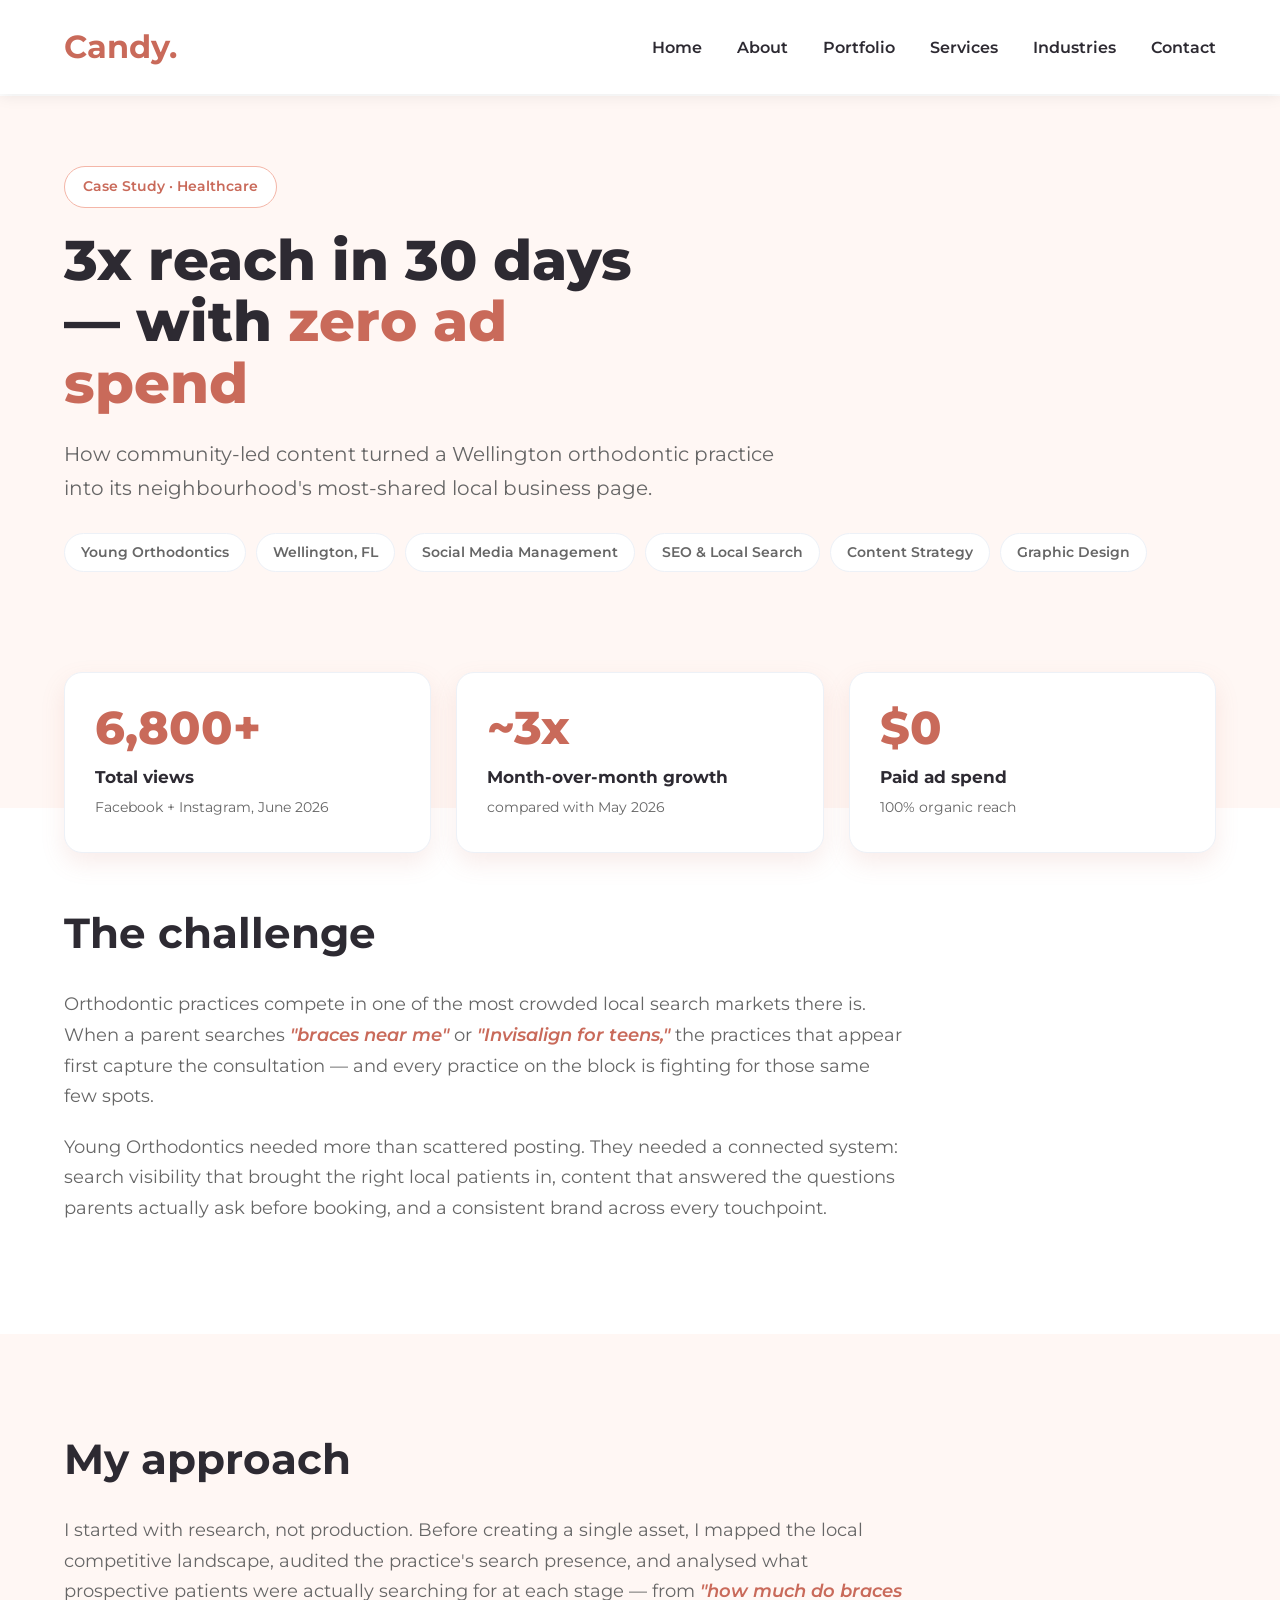
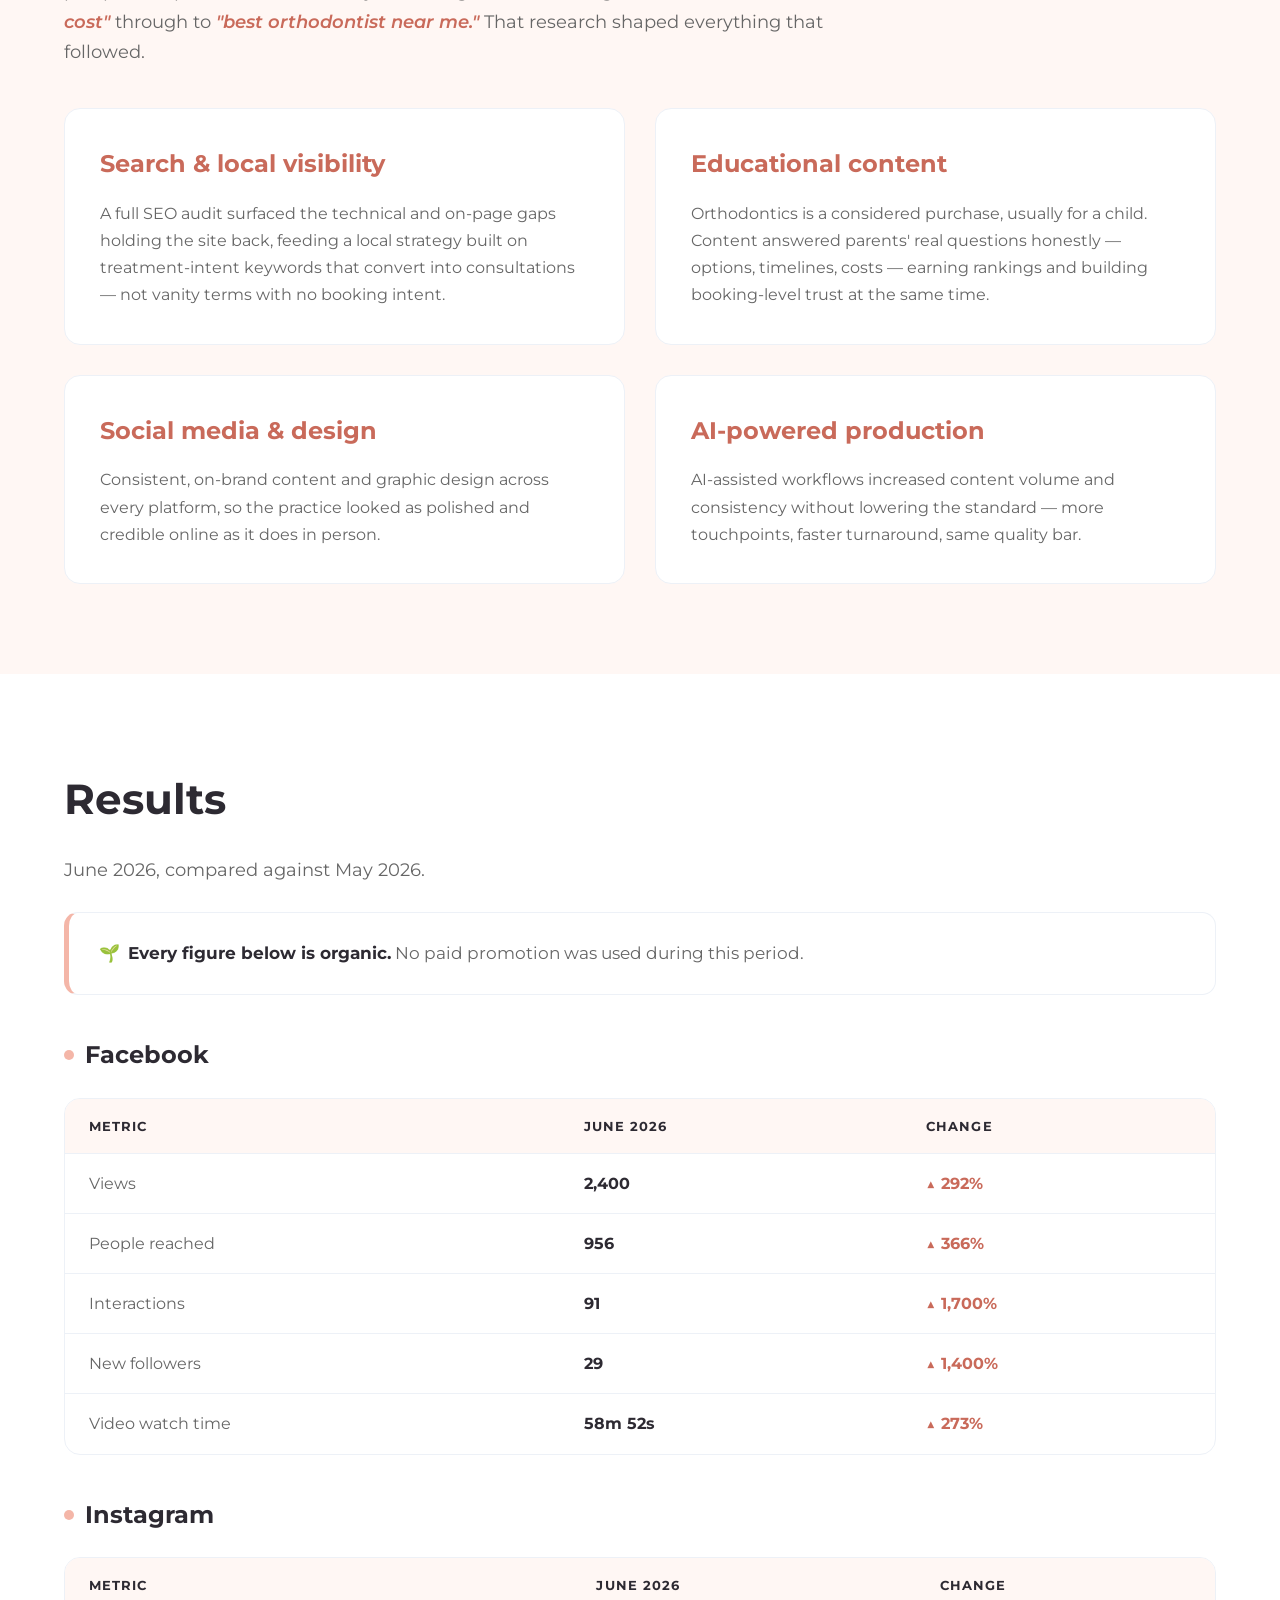
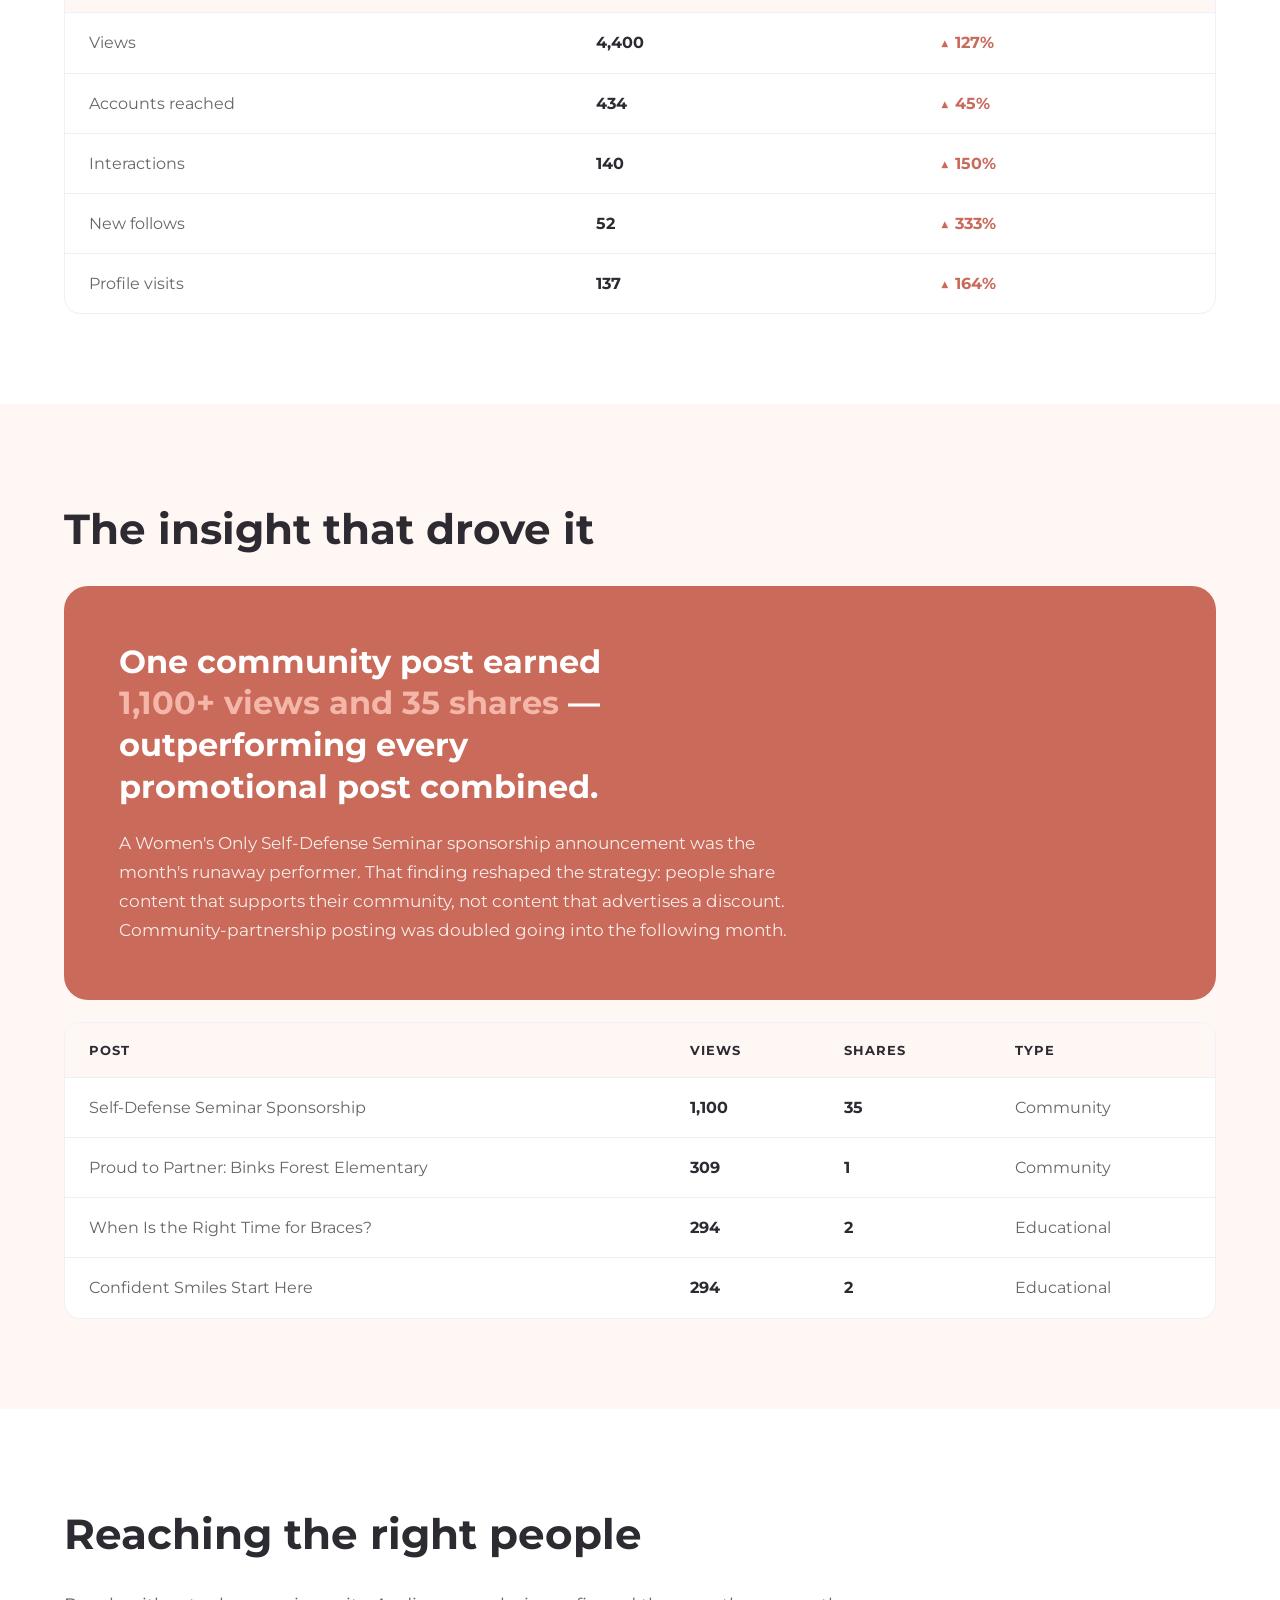
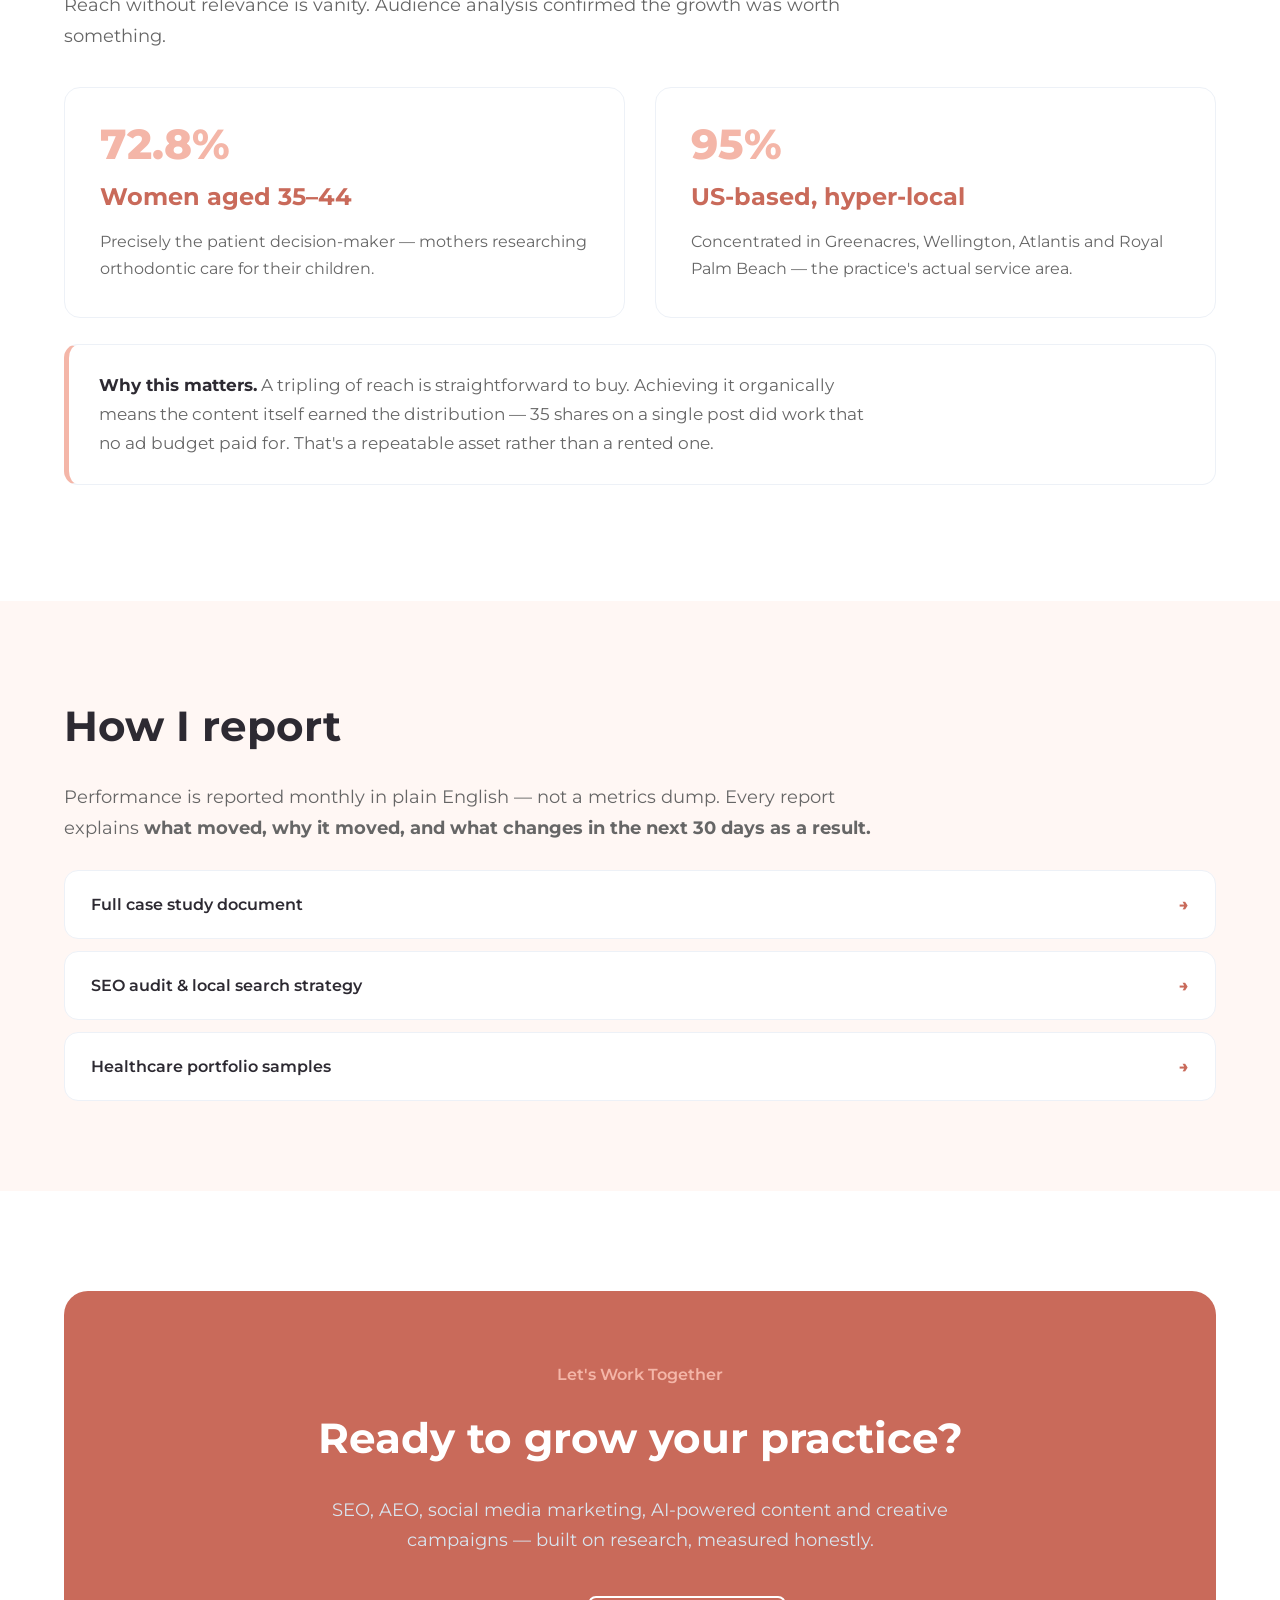
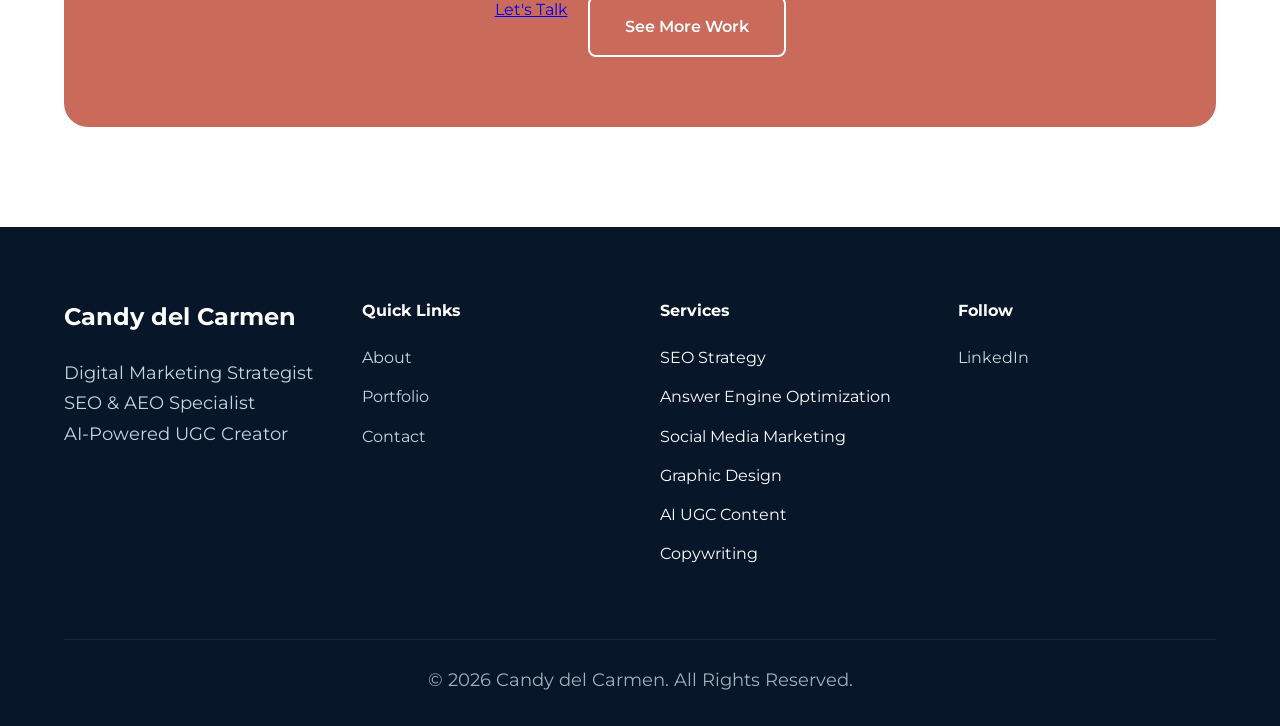
==== young-orthodontics.html @ d5176b75 "Add Young Orthodontics case study page" ====
<!DOCTYPE html>
<html lang="en">
<head>
<meta charset="UTF-8">
<meta name="viewport" content="width=device-width, initial-scale=1.0">
<title>Young Orthodontics Case Study | Candy del Carmen</title>
<meta name="description" content="How Young Orthodontics tripled social reach in 30 days with zero ad spend — a case study in community-led organic content strategy by Candy del Carmen.">
<link rel="preconnect" href="https://fonts.googleapis.com">
<link rel="preconnect" href="https://fonts.gstatic.com" crossorigin>
<link href="https://fonts.googleapis.com/css2?family=Montserrat:wght@400;500;600;700;800&display=swap" rel="stylesheet">
<link rel="stylesheet" href="assets/css/style.css">
<style>
/* ===================================
   CASE STUDY PAGE — brand tokens
   pulled from assets/css/style.css
=================================== */
:root{
  --clay:#C96A5A;      /* primary brand */
  --peach:#F4B6A8;     /* peach accent */
  --peach-bg:#FFF7F4;  /* soft section background */
  --ink:#2D2A32;
  --muted:#666;
  --line:#edf1f7;
}

.cs-main{padding-top:96px}

/* HERO */
.cs-hero{
  background:var(--peach-bg);
  padding:70px 0 0;
}
.cs-eyebrow{
  display:inline-block;padding:8px 18px;background:#fff;
  color:var(--clay);border-radius:40px;font-weight:600;
  font-size:14px;margin-bottom:22px;border:1px solid var(--peach);
}
.cs-hero h1{
  font-size:56px;font-weight:800;line-height:1.1;
  color:var(--ink);max-width:16ch;
}
.cs-hero h1 em{font-style:normal;color:var(--clay)}
.cs-hero .lead{font-size:20px;color:var(--muted);max-width:58ch;margin-top:22px}
.cs-tags{display:flex;flex-wrap:wrap;gap:10px;margin-top:28px}
.cs-tags span{
  background:#fff;border:1px solid var(--line);color:var(--muted);
  font-size:14px;font-weight:600;padding:7px 16px;border-radius:40px;
}

/* STAT CARDS */
.cs-stats{
  display:grid;grid-template-columns:repeat(3,1fr);gap:25px;
  margin-top:55px;transform:translateY(45px);
}
.cs-stat{
  background:#fff;border-radius:18px;padding:32px 30px;
  box-shadow:0 10px 25px rgba(201,106,90,.13);
  border:1px solid var(--line);
}
.cs-stat .n{font-size:46px;font-weight:800;color:var(--clay);line-height:1}
.cs-stat .l{font-size:17px;font-weight:700;color:var(--ink);margin-top:12px}
.cs-stat .s{font-size:14px;color:var(--muted);margin:4px 0 0}

/* SECTIONS */
.cs-sec{padding:90px 0}
.cs-sec.tint{background:var(--peach-bg)}
.cs-sec h2{color:var(--ink)}
.cs-sec p{max-width:70ch}
.cs-sec .q{color:var(--clay);font-style:italic;font-weight:600}

/* CARD GRID */
.cs-grid{display:grid;grid-template-columns:repeat(2,1fr);gap:30px;margin-top:40px}
.cs-card{
  background:#fff;border:1px solid var(--line);border-radius:16px;
  padding:35px;transition:.3s;
}
.cs-card:hover{transform:translateY(-8px);box-shadow:0 15px 30px rgba(0,0,0,.08)}
.cs-card h3{color:var(--clay);margin-bottom:15px}
.cs-card p{margin:0;font-size:16px}

/* TABLES */
.cs-tablewrap{
  overflow-x:auto;margin-top:22px;border:1px solid var(--line);
  border-radius:16px;background:#fff;
}
.cs-tablewrap table{width:100%;border-collapse:collapse;min-width:480px}
.cs-tablewrap th{
  background:var(--peach-bg);color:var(--ink);text-align:left;
  padding:16px 24px;font-size:13px;font-weight:700;
  letter-spacing:.08em;text-transform:uppercase;
}
.cs-tablewrap td{padding:16px 24px;border-top:1px solid var(--line);font-size:16px;color:var(--muted)}
.cs-tablewrap td.v{font-weight:700;color:var(--ink)}
.cs-tablewrap td .up{color:var(--clay);font-weight:700;white-space:nowrap}
.cs-plat{
  display:flex;align-items:center;gap:11px;font-size:24px;
  font-weight:700;color:var(--ink);margin:40px 0 0;
}
.cs-plat .dot{width:10px;height:10px;border-radius:50%;background:var(--peach)}

/* CALLOUT */
.cs-note{
  background:#fff;border:1px solid var(--line);border-left:5px solid var(--peach);
  border-radius:14px;padding:26px 30px;margin:26px 0;
}
.cs-note p{margin:0;font-size:17px}
.cs-note strong{color:var(--ink)}

/* INSIGHT PANEL */
.cs-insight{
  background:var(--clay);color:#fff;border-radius:24px;padding:55px;
}
.cs-insight .big{font-size:32px;font-weight:700;line-height:1.3;max-width:24ch}
.cs-insight .big b{color:var(--peach)}
.cs-insight p{color:rgba(255,255,255,.88);margin:22px 0 0;max-width:62ch;font-size:17px}

/* AUDIENCE */
.cs-aud{display:grid;grid-template-columns:repeat(2,1fr);gap:30px;margin-top:36px}
.cs-aud .cs-card .big{font-size:42px;font-weight:800;color:var(--peach);line-height:1;margin-bottom:12px}
.cs-aud .cs-card h3{margin-bottom:10px}

/* LINK LIST */
.cs-links{display:flex;flex-direction:column;gap:12px;margin-top:26px}
.cs-links a{
  display:flex;align-items:center;justify-content:space-between;gap:18px;
  padding:20px 26px;background:#fff;border:1px solid var(--line);
  border-radius:14px;color:var(--ink);text-decoration:none;font-weight:600;
}
.cs-links a:hover{border-color:var(--clay);transform:translateX(4px)}
.cs-links a::after{content:"→";color:var(--clay);font-weight:800}

@media(max-width:992px){
  .cs-hero h1{font-size:42px}
  .cs-stats{grid-template-columns:1fr;transform:translateY(35px)}
  .cs-grid,.cs-aud{grid-template-columns:1fr}
  .cs-insight{padding:38px 28px}
  .cs-insight .big{font-size:26px}
}
@media(max-width:768px){
  .cs-main{padding-top:150px}
  .cs-sec{padding:65px 0}
  .cs-hero h1{font-size:34px}
  .cs-hero .lead{font-size:17px}
}
</style>
</head>
<body>

<header>
  <div class="container">
    <div class="logo"><h2>Candy.</h2></div>
    <nav>
      <ul>
        <li><a href="index.html#home">Home</a></li>
        <li><a href="index.html#about">About</a></li>
        <li><a href="index.html#portfolio">Portfolio</a></li>
        <li><a href="index.html#services">Services</a></li>
        <li><a href="index.html#industries">Industries</a></li>
        <li><a href="index.html#contact">Contact</a></li>
      </ul>
    </nav>
  </div>
</header>

<main class="cs-main">

<section class="cs-hero">
  <div class="container">
    <div class="cs-eyebrow">Case Study · Healthcare</div>
    <h1>3x reach in 30 days — with <em>zero ad spend</em></h1>
    <p class="lead">How community-led content turned a Wellington orthodontic practice into its neighbourhood's most-shared local business page.</p>
    <div class="cs-tags">
      <span>Young Orthodontics</span>
      <span>Wellington, FL</span>
      <span>Social Media Management</span>
      <span>SEO &amp; Local Search</span>
      <span>Content Strategy</span>
      <span>Graphic Design</span>
    </div>
    <div class="cs-stats">
      <div class="cs-stat">
        <div class="n">6,800+</div>
        <div class="l">Total views</div>
        <p class="s">Facebook + Instagram, June 2026</p>
      </div>
      <div class="cs-stat">
        <div class="n">~3x</div>
        <div class="l">Month-over-month growth</div>
        <p class="s">compared with May 2026</p>
      </div>
      <div class="cs-stat">
        <div class="n">$0</div>
        <div class="l">Paid ad spend</div>
        <p class="s">100% organic reach</p>
      </div>
    </div>
  </div>
</section>

<section class="cs-sec">
  <div class="container">
    <h2>The challenge</h2>
    <p>Orthodontic practices compete in one of the most crowded local search markets there is. When a parent searches <span class="q">"braces near me"</span> or <span class="q">"Invisalign for teens,"</span> the practices that appear first capture the consultation — and every practice on the block is fighting for those same few spots.</p>
    <p>Young Orthodontics needed more than scattered posting. They needed a connected system: search visibility that brought the right local patients in, content that answered the questions parents actually ask before booking, and a consistent brand across every touchpoint.</p>
  </div>
</section>

<section class="cs-sec tint">
  <div class="container">
    <h2>My approach</h2>
    <p>I started with research, not production. Before creating a single asset, I mapped the local competitive landscape, audited the practice's search presence, and analysed what prospective patients were actually searching for at each stage — from <span class="q">"how much do braces cost"</span> through to <span class="q">"best orthodontist near me."</span> That research shaped everything that followed.</p>
    <div class="cs-grid">
      <div class="cs-card">
        <h3>Search &amp; local visibility</h3>
        <p>A full SEO audit surfaced the technical and on-page gaps holding the site back, feeding a local strategy built on treatment-intent keywords that convert into consultations — not vanity terms with no booking intent.</p>
      </div>
      <div class="cs-card">
        <h3>Educational content</h3>
        <p>Orthodontics is a considered purchase, usually for a child. Content answered parents' real questions honestly — options, timelines, costs — earning rankings and building booking-level trust at the same time.</p>
      </div>
      <div class="cs-card">
        <h3>Social media &amp; design</h3>
        <p>Consistent, on-brand content and graphic design across every platform, so the practice looked as polished and credible online as it does in person.</p>
      </div>
      <div class="cs-card">
        <h3>AI-powered production</h3>
        <p>AI-assisted workflows increased content volume and consistency without lowering the standard — more touchpoints, faster turnaround, same quality bar.</p>
      </div>
    </div>
  </div>
</section>

<section class="cs-sec">
  <div class="container">
    <h2>Results</h2>
    <p>June 2026, compared against May 2026.</p>
    <div class="cs-note">
      <p>🌱 &nbsp;<strong>Every figure below is organic.</strong> No paid promotion was used during this period.</p>
    </div>

    <div class="cs-plat"><span class="dot"></span>Facebook</div>
    <div class="cs-tablewrap">
      <table>
        <thead><tr><th>Metric</th><th>June 2026</th><th>Change</th></tr></thead>
        <tbody>
          <tr><td>Views</td><td class="v">2,400</td><td><span class="up">▲ 292%</span></td></tr>
          <tr><td>People reached</td><td class="v">956</td><td><span class="up">▲ 366%</span></td></tr>
          <tr><td>Interactions</td><td class="v">91</td><td><span class="up">▲ 1,700%</span></td></tr>
          <tr><td>New followers</td><td class="v">29</td><td><span class="up">▲ 1,400%</span></td></tr>
          <tr><td>Video watch time</td><td class="v">58m 52s</td><td><span class="up">▲ 273%</span></td></tr>
        </tbody>
      </table>
    </div>

    <div class="cs-plat"><span class="dot"></span>Instagram</div>
    <div class="cs-tablewrap">
      <table>
        <thead><tr><th>Metric</th><th>June 2026</th><th>Change</th></tr></thead>
        <tbody>
          <tr><td>Views</td><td class="v">4,400</td><td><span class="up">▲ 127%</span></td></tr>
          <tr><td>Accounts reached</td><td class="v">434</td><td><span class="up">▲ 45%</span></td></tr>
          <tr><td>Interactions</td><td class="v">140</td><td><span class="up">▲ 150%</span></td></tr>
          <tr><td>New follows</td><td class="v">52</td><td><span class="up">▲ 333%</span></td></tr>
          <tr><td>Profile visits</td><td class="v">137</td><td><span class="up">▲ 164%</span></td></tr>
        </tbody>
      </table>
    </div>
  </div>
</section>

<section class="cs-sec tint">
  <div class="container">
    <h2>The insight that drove it</h2>
    <div class="cs-insight">
      <div class="big">One community post earned <b>1,100+ views and 35 shares</b> — outperforming every promotional post combined.</div>
      <p>A Women's Only Self-Defense Seminar sponsorship announcement was the month's runaway performer. That finding reshaped the strategy: people share content that supports their community, not content that advertises a discount. Community-partnership posting was doubled going into the following month.</p>
    </div>
    <div class="cs-tablewrap">
      <table>
        <thead><tr><th>Post</th><th>Views</th><th>Shares</th><th>Type</th></tr></thead>
        <tbody>
          <tr><td>Self-Defense Seminar Sponsorship</td><td class="v">1,100</td><td class="v">35</td><td>Community</td></tr>
          <tr><td>Proud to Partner: Binks Forest Elementary</td><td class="v">309</td><td class="v">1</td><td>Community</td></tr>
          <tr><td>When Is the Right Time for Braces?</td><td class="v">294</td><td class="v">2</td><td>Educational</td></tr>
          <tr><td>Confident Smiles Start Here</td><td class="v">294</td><td class="v">2</td><td>Educational</td></tr>
        </tbody>
      </table>
    </div>
  </div>
</section>

<section class="cs-sec">
  <div class="container">
    <h2>Reaching the right people</h2>
    <p>Reach without relevance is vanity. Audience analysis confirmed the growth was worth something.</p>
    <div class="cs-aud">
      <div class="cs-card">
        <div class="big">72.8%</div>
        <h3>Women aged 35–44</h3>
        <p>Precisely the patient decision-maker — mothers researching orthodontic care for their children.</p>
      </div>
      <div class="cs-card">
        <div class="big">95%</div>
        <h3>US-based, hyper-local</h3>
        <p>Concentrated in Greenacres, Wellington, Atlantis and Royal Palm Beach — the practice's actual service area.</p>
      </div>
    </div>
    <div class="cs-note">
      <p><strong>Why this matters.</strong> A tripling of reach is straightforward to buy. Achieving it organically means the content itself earned the distribution — 35 shares on a single post did work that no ad budget paid for. That's a repeatable asset rather than a rented one.</p>
    </div>
  </div>
</section>

<section class="cs-sec tint">
  <div class="container">
    <h2>How I report</h2>
    <p>Performance is reported monthly in plain English — not a metrics dump. Every report explains <strong>what moved, why it moved, and what changes in the next 30 days as a result.</strong></p>
    <div class="cs-links">
      <a href="https://docs.google.com/document/d/1BS8VY9KEM27kXcl_0T5vee7i6rBJvag4yg1dOZaLuF4/edit?usp=drive_link" target="_blank" rel="noopener">Full case study document</a>
      <a href="https://docs.google.com/document/d/1UbX18UGtSCGkN1_idtud03x7GLVQnrjX/edit?usp=drive_link" target="_blank" rel="noopener">SEO audit &amp; local search strategy</a>
      <a href="https://drive.google.com/drive/folders/1uY5oIPuX75k_zRpRP3yrav85h0eclNsN?usp=drive_link" target="_blank" rel="noopener">Healthcare portfolio samples</a>
    </div>
  </div>
</section>

<section class="cta">
  <div class="container">
    <div class="cta-box">
      <span>Let's Work Together</span>
      <h2>Ready to grow your practice?</h2>
      <p>SEO, AEO, social media marketing, AI-powered content and creative campaigns — built on research, measured honestly.</p>
      <div class="cta-buttons">
        <a href="mailto:gandy327@gmail.com" class="btn-primary">Let's Talk</a>
        <a href="index.html#portfolio" class="btn-secondary">See More Work</a>
      </div>
    </div>
  </div>
</section>

</main>

<footer>
  <div class="container">
    <div class="footer-grid">
      <div>
        <h3>Candy del Carmen</h3>
        <p>Digital Marketing Strategist<br>SEO &amp; AEO Specialist<br>AI-Powered UGC Creator</p>
      </div>
      <div>
        <h4>Quick Links</h4>
        <ul>
          <li><a href="index.html#about">About</a></li>
          <li><a href="index.html#portfolio">Portfolio</a></li>
          <li><a href="mailto:gandy327@gmail.com">Contact</a></li>
        </ul>
      </div>
      <div>
        <h4>Services</h4>
        <ul>
          <li>SEO Strategy</li>
          <li>Answer Engine Optimization</li>
          <li>Social Media Marketing</li>
          <li>Graphic Design</li>
          <li>AI UGC Content</li>
          <li>Copywriting</li>
        </ul>
      </div>
      <div>
        <h4>Follow</h4>
        <ul>
          <li><a href="https://www.linkedin.com/in/candy-roxas-a995b6185/" target="_blank" rel="noopener">LinkedIn</a></li>
        </ul>
      </div>
    </div>
    <div class="copyright">
      <p>© 2026 Candy del Carmen. All Rights Reserved.</p>
    </div>
  </div>
</footer>

</body>
</html>
---- assets/css/style.css ----
/* ===================================
GLOBAL RESET
=================================== */

*{
margin:0;
padding:0;
box-sizing:border-box;
}

html{
scroll-behavior:smooth;
}

body{

font-family:'Montserrat',sans-serif;

background:#ffffff;

color:#2D2A32;

line-height:1.7;

overflow-x:hidden;

}

/* ===================================
CONTAINER
=================================== */

.container{

width:90%;

max-width:1200px;

margin:auto;

}

/* ===================================
TYPOGRAPHY
=================================== */

h1{

font-size:64px;

font-weight:800;

line-height:1.1;

}

h2{

font-size:42px;

font-weight:700;

margin-bottom:20px;

}

h3{

font-size:24px;

font-weight:700;

}

p{

font-size:18px;

color:#666;

margin-bottom:20px;

}

.section-title{

text-align:center;

margin-bottom:60px;

}

.section-title span{

display:inline-block;

padding:8px 18px;

background:#eef6ff;

color:#C96A5A;

border-radius:40px;

font-weight:600;

margin-bottom:15px;

}

/* ===================================
BUTTONS
=================================== */

.Hire Me{

display:inline-block;

padding:15px 35px;

background:#C96A5A;

color:white;

text-decoration:none;

border-radius:8px;

font-weight:600;

transition:.3s;

}

.Hire Me:hover{

transform:translateY(-3px);

}

.btn-secondary{

display:inline-block;

padding:15px 35px;

border:2px solid #C96A5A;

color:#C96A5A;

text-decoration:none;

border-radius:8px;

font-weight:600;

transition:.3s;

margin-left:15px;

}

.btn-secondary:hover{

background:#C96A5A;

color:#fff;

}

/* ===================================
HEADER
=================================== */

header{

position:fixed;

top:0;

left:0;

width:100%;

background:white;

box-shadow:0 2px 15px rgba(0,0,0,.08);

z-index:999;

}

header .container{

display:flex;

justify-content:space-between;

align-items:center;

padding:20px 0;

}

.logo h2{

color:#C96A5A;

font-size:32px;

margin:0;

}

nav ul{

display:flex;

list-style:none;

gap:35px;

}

nav a{

text-decoration:none;

font-weight:600;

color:#2D2A32;

transition:.3s;

}

nav a:hover{

color:#C96A5A;

}

/* ===================================
HERO
=================================== */

.hero{

padding:160px 0 100px;

}

.hero-grid{

display:grid;

grid-template-columns:1fr 1fr;

align-items:center;

gap:60px;

}

.hero h1{

margin:20px 0;

}

.hero-image img{

width:100%;

border-radius:20px;

box-shadow:0 15px 40px rgba(0,0,0,.15);

}

.hero-buttons{

margin:40px 0;

}

.hero-stats{

display:flex;

gap:40px;

margin-top:50px;

}

.hero-stats h3{

color:#C96A5A;

font-size:32px;

margin-bottom:5px;

}
/* ===================================
FEATURED PROJECTS
=================================== */

.featured-projects{
    padding:100px 0;
    background:#FFF7F4;
}

.project-grid{
    display:grid;
    grid-template-columns:repeat(auto-fit,minmax(320px,1fr));
    gap:35px;
}

.project-card{
    background:#fff;
    border-radius:18px;
    overflow:hidden;
    box-shadow:0 10px 25px rgba(0,0,0,.08);
    transition:.35s;
}

.project-card:hover{
    transform:translateY(-10px);
    box-shadow:0 20px 40px rgba(0,0,0,.12);
}

.project-card img{
    width:100%;
    height:240px;
    object-fit:cover;
    display:block;
}

.project-content{
    padding:30px;
}

.project-tag{
    display:inline-block;
    padding:6px 14px;
    background:#e9f4ff;
    color:#C96A5A;
    font-size:13px;
    font-weight:600;
    border-radius:40px;
    margin-bottom:15px;
}

.project-content h3{
    margin-bottom:15px;
}

.project-content a{
    display:inline-block;
    margin-top:20px;
    color:#C96A5A;
    text-decoration:none;
    font-weight:700;
}

.project-content a:hover{
    color:#F4B6A8;
}

/* ===================================
SERVICES
=================================== */

.services{
    padding:100px 0;
}

.service-grid{
    display:grid;
    grid-template-columns:repeat(auto-fit,minmax(280px,1fr));
    gap:30px;
}

.service-card{
    background:#fff;
    border:1px solid #edf1f7;
    border-radius:16px;
    padding:35px;
    transition:.3s;
}

.service-card:hover{
    transform:translateY(-8px);
    box-shadow:0 15px 30px rgba(0,0,0,.08);
}

.service-card h3{
    color:#C96A5A;
    margin-bottom:15px;
}

.service-card p{
    margin:0;
}

/* ===================================
PROCESS
=================================== */

.process{
    background:#FFF7F4;
    padding:100px 0;
}

.process-grid{
    display:grid;
    grid-template-columns:repeat(auto-fit,minmax(220px,1fr));
    gap:25px;
}

.step{
    background:#fff;
    padding:35px;
    border-radius:16px;
    text-align:center;
    transition:.3s;
    border:1px solid #edf1f7;
}

.step:hover{
    transform:translateY(-8px);
}

.step h3{
    font-size:42px;
    color:#F4B6A8;
    margin-bottom:15px;
}

.step h4{
    color:#C96A5A;
    margin-bottom:15px;
    font-size:22px;
}

.step p{
    margin:0;
}

/* ===================================
GENERAL SECTION SPACING
=================================== */

section{
    width:100%;
}

img{
    max-width:100%;
    height:auto;
}

a{
    transition:.3s;
}

ul{
    list-style:none;
}
/* ===================================
TECH STACK
=================================== */

.tech-stack{
    padding:100px 0;
    background:#ffffff;
}

.tools-grid{
    display:grid;
    grid-template-columns:repeat(auto-fit,minmax(240px,1fr));
    gap:30px;
}

.tool-category{
    background:#fff;
    border:1px solid #edf1f7;
    border-radius:16px;
    padding:35px;
    transition:.3s;
}

.tool-category:hover{
    transform:translateY(-8px);
    box-shadow:0 15px 30px rgba(0,0,0,.08);
}

.tool-category h3{
    color:#C96A5A;
    margin-bottom:20px;
}

.tool-category ul{
    padding:0;
    margin:0;
}

.tool-category li{
    padding:10px 0;
    border-bottom:1px solid #eef2f7;
    color:#555;
    font-size:15px;
}

.tool-category li:last-child{
    border-bottom:none;
}

/* ===================================
INDUSTRIES
=================================== */

.industries{
    padding:100px 0;
    background:#FFF7F4;
}

.industry-grid{
    display:grid;
    grid-template-columns:repeat(auto-fit,minmax(280px,1fr));
    gap:30px;
}

.industry-card{
    background:#fff;
    border-radius:16px;
    padding:35px;
    border:1px solid #edf1f7;
    transition:.3s;
}

.industry-card:hover{
    transform:translateY(-8px);
    box-shadow:0 15px 30px rgba(0,0,0,.08);
}

.industry-card h3{
    color:#C96A5A;
    margin-bottom:15px;
}

/* ===================================
CTA
=================================== */

.cta{
    padding:100px 0;
}

.cta-box{
    background:#C96A5A;
    color:#fff;
    text-align:center;
    padding:70px;
    border-radius:24px;
}

.cta-box span{
    display:inline-block;
    color:#F4B6A8;
    font-weight:600;
    margin-bottom:15px;
}

.cta-box h2{
    color:#fff;
    margin-bottom:20px;
}

.cta-box p{
    color:#d9e5ef;
    max-width:700px;
    margin:0 auto 40px;
}

.cta-buttons{
    display:flex;
    justify-content:center;
    gap:20px;
    flex-wrap:wrap;
}

.cta .btn-secondary{
    background:transparent;
    color:#fff;
    border:2px solid #fff;
    margin-left:0;
}

.cta .btn-secondary:hover{
    background:#fff;
    color:#C96A5A;
}

/* ===================================
FOOTER
=================================== */

footer{
    background:#071628;
    color:#fff;
    padding:70px 0 30px;
}

.footer-grid{
    display:grid;
    grid-template-columns:repeat(auto-fit,minmax(220px,1fr));
    gap:40px;
}

footer h3,
footer h4{
    color:#fff;
    margin-bottom:20px;
}

footer p{
    color:#c8d4de;
}

footer ul{
    padding:0;
}

footer li{
    margin-bottom:12px;
}

footer a{
    color:#c8d4de;
    text-decoration:none;
}

footer a:hover{
    color:#F4B6A8;
}

.copyright{
    margin-top:60px;
    text-align:center;
    border-top:1px solid rgba(255,255,255,.08);
    padding-top:25px;
}

.copyright p{
    margin:0;
    color:#9fb0c1;
}

/* ===================================
SMOOTH ANIMATIONS
=================================== */

.project-card,
.service-card,
.industry-card,
.tool-category,
.step{
    transition:all .35s ease;
}

.hero img{
    transition:.4s;
}

.hero img:hover{
    transform:scale(1.02);
}

.Hire Me,
.btn-secondary{
    transition:all .3s ease;
}
/* ===================================
RESPONSIVE DESIGN
=================================== */

@media (max-width:1200px){

.container{
width:92%;
}

.hero h1{
font-size:52px;
}

}

@media (max-width:992px){

header .container{

flex-direction:column;

gap:20px;

}

nav ul{

flex-wrap:wrap;

justify-content:center;

gap:20px;

}

.hero{

padding:140px 0 80px;

}

.hero-grid{

grid-template-columns:1fr;

text-align:center;

}

.hero-image{

order:-1;

}

.hero-buttons{

display:flex;

justify-content:center;

flex-wrap:wrap;

gap:15px;

}

.hero-stats{

justify-content:center;

flex-wrap:wrap;

}

.footer-grid{

grid-template-columns:repeat(2,1fr);

}

}

@media (max-width:768px){

h1{

font-size:42px;

}

h2{

font-size:34px;

}

h3{

font-size:22px;

}

p{

font-size:16px;

}

nav ul{

flex-direction:column;

align-items:center;

}

.hero{

padding:120px 0 70px;

}

.hero-grid{

gap:40px;

}

.project-grid,
.service-grid,
.process-grid,
.tools-grid,
.industry-grid{

grid-template-columns:1fr;

}

.cta-box{

padding:50px 30px;

}

.footer-grid{

grid-template-columns:1fr;

text-align:center;

}

.hero-stats{

gap:25px;

}

.Hire Me,
.btn-secondary{

width:100%;

text-align:center;

margin:0;

}

.cta-buttons{

flex-direction:column;

}

}

@media (max-width:480px){

.container{

width:94%;

}

h1{

font-size:34px;

}

h2{

font-size:28px;

}

.logo h2{

font-size:28px;

}

.hero{

padding-top:100px;

}

.project-card img{

height:200px;

}

.service-card,
.industry-card,
.tool-category,
.step{

padding:25px;

}

.hero-stats{

flex-direction:column;

gap:20px;

}

}

/* ===================================
UTILITY CLASSES
=================================== */

.text-center{

text-align:center;

}

.mt-1{

margin-top:20px;

}

.mt-2{

margin-top:40px;

}

.mt-3{

margin-top:60px;

}

.mb-1{

margin-bottom:20px;

}

.mb-2{

margin-bottom:40px;

}

.mb-3{

margin-bottom:60px;

}

/* ===================================
IMAGES
=================================== */

img{

display:block;

max-width:100%;

height:auto;

}

/* ===================================
SCROLLBAR
=================================== */

::-webkit-scrollbar{

width:10px;

}

::-webkit-scrollbar-track{

background:#f3f5f7;

}

::-webkit-scrollbar-thumb{

background:#C96A5A;

border-radius:20px;

}

::-webkit-scrollbar-thumb:hover{

background:#12395f;

}

/* ===================================
TEXT SELECTION
=================================== */

::selection{

background:#C96A5A;

color:#ffffff;

}

/* ===================================
FOCUS
=================================== */

a:focus,
button:focus{

outline:2px solid #F4B6A8;

outline-offset:4px;

}

/* ===================================
END OF STYLE.CSS
=================================== */
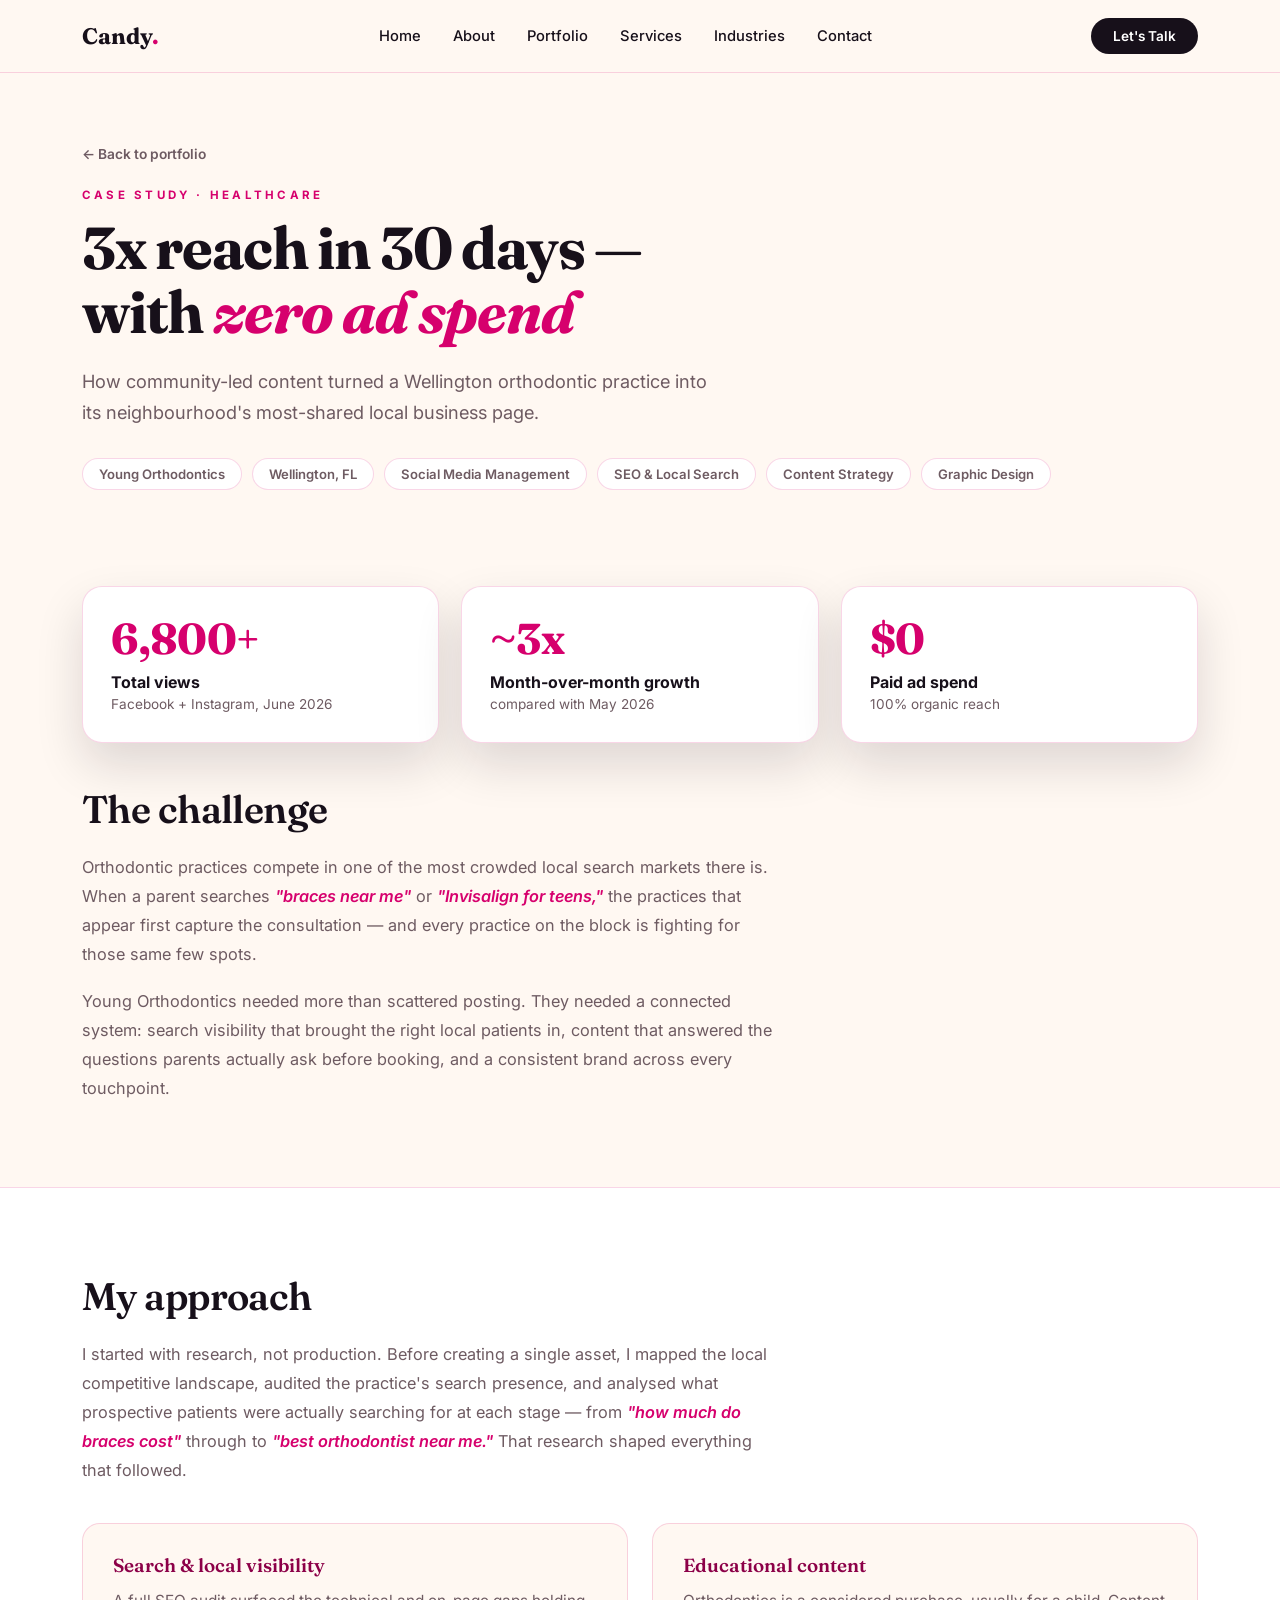
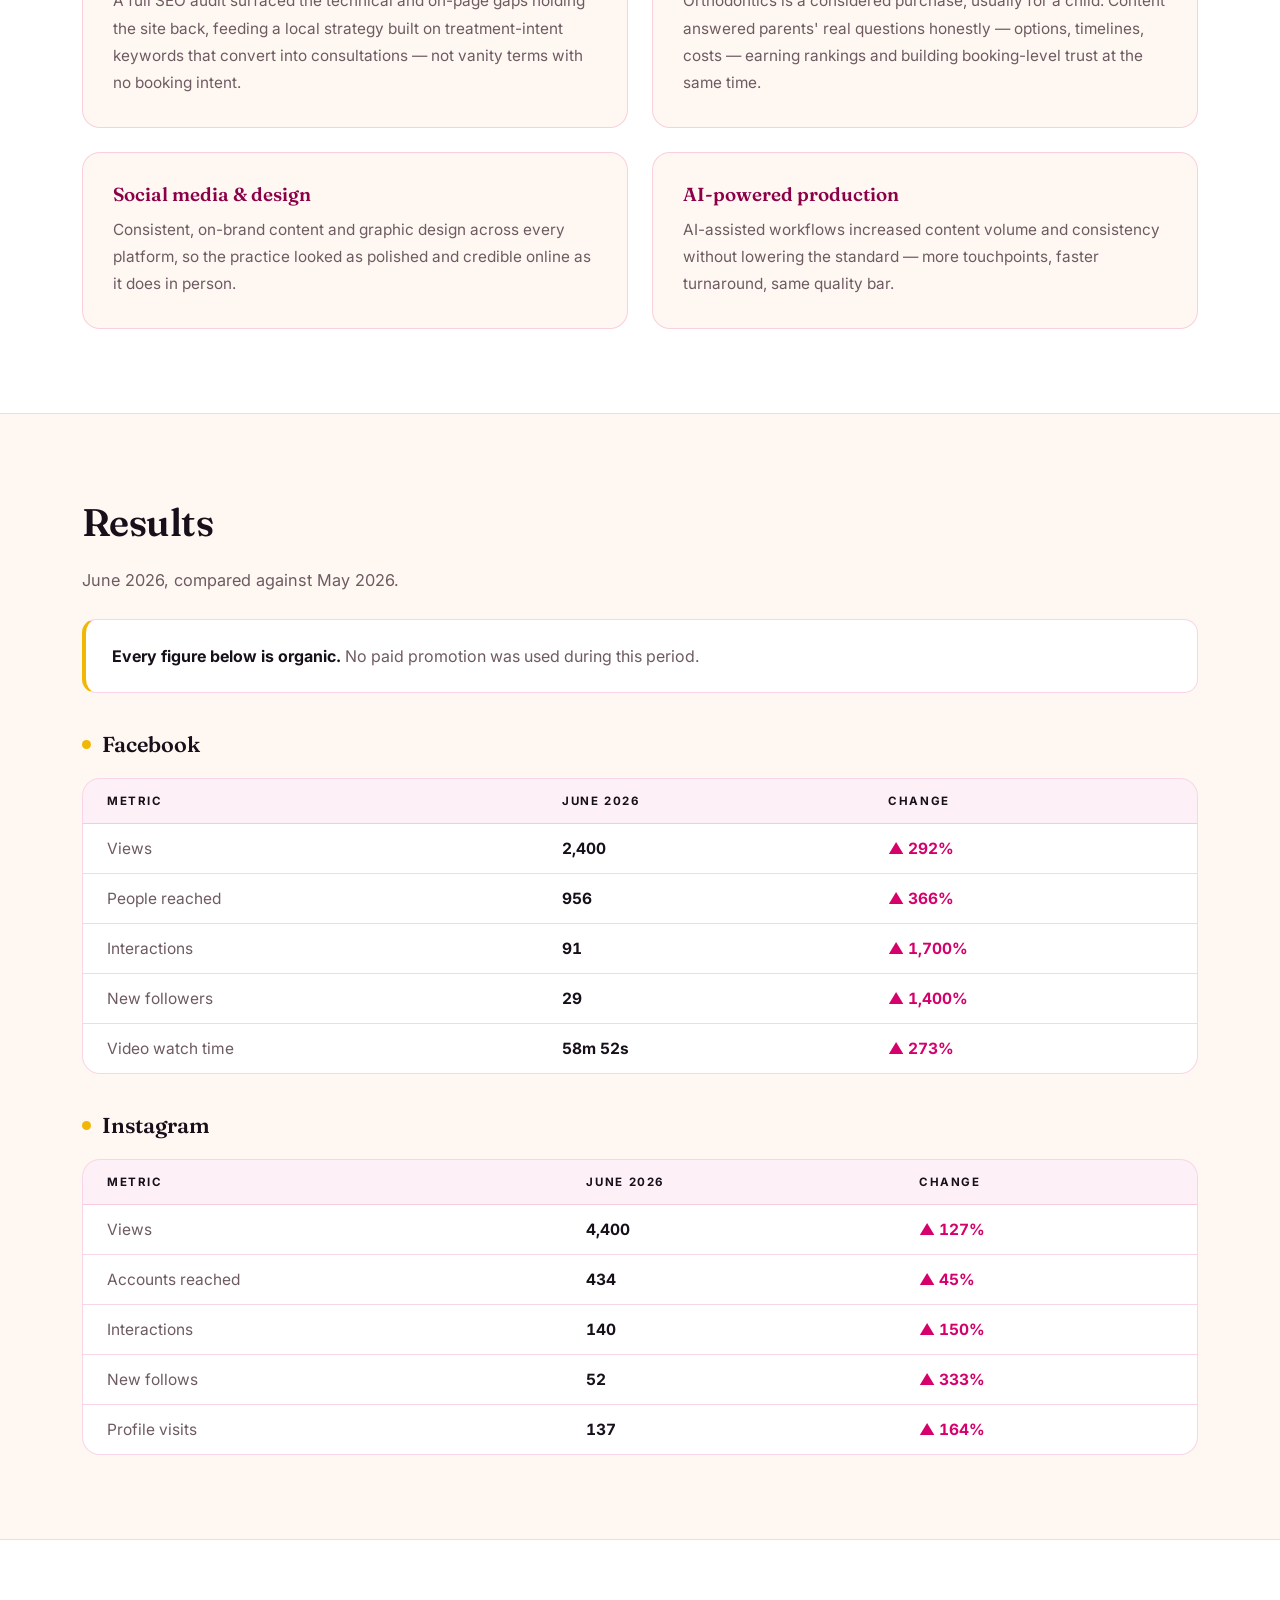
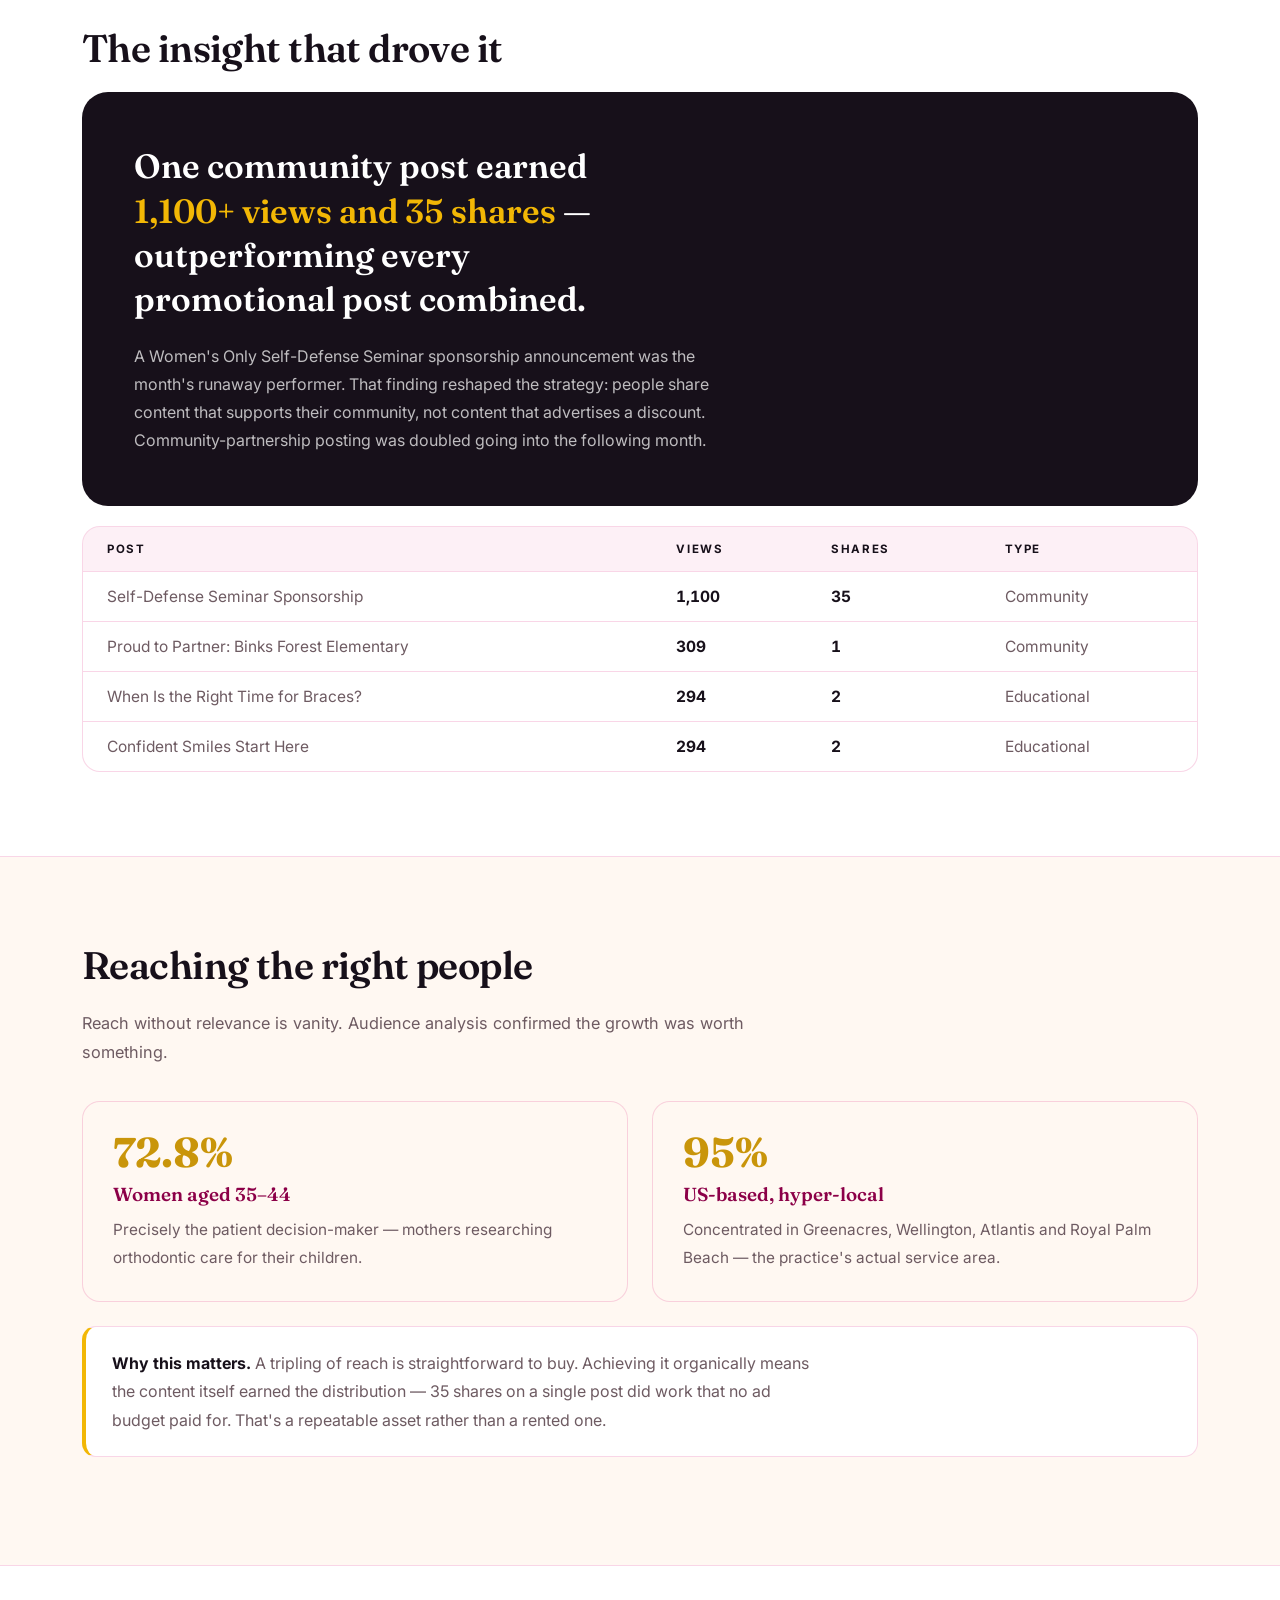
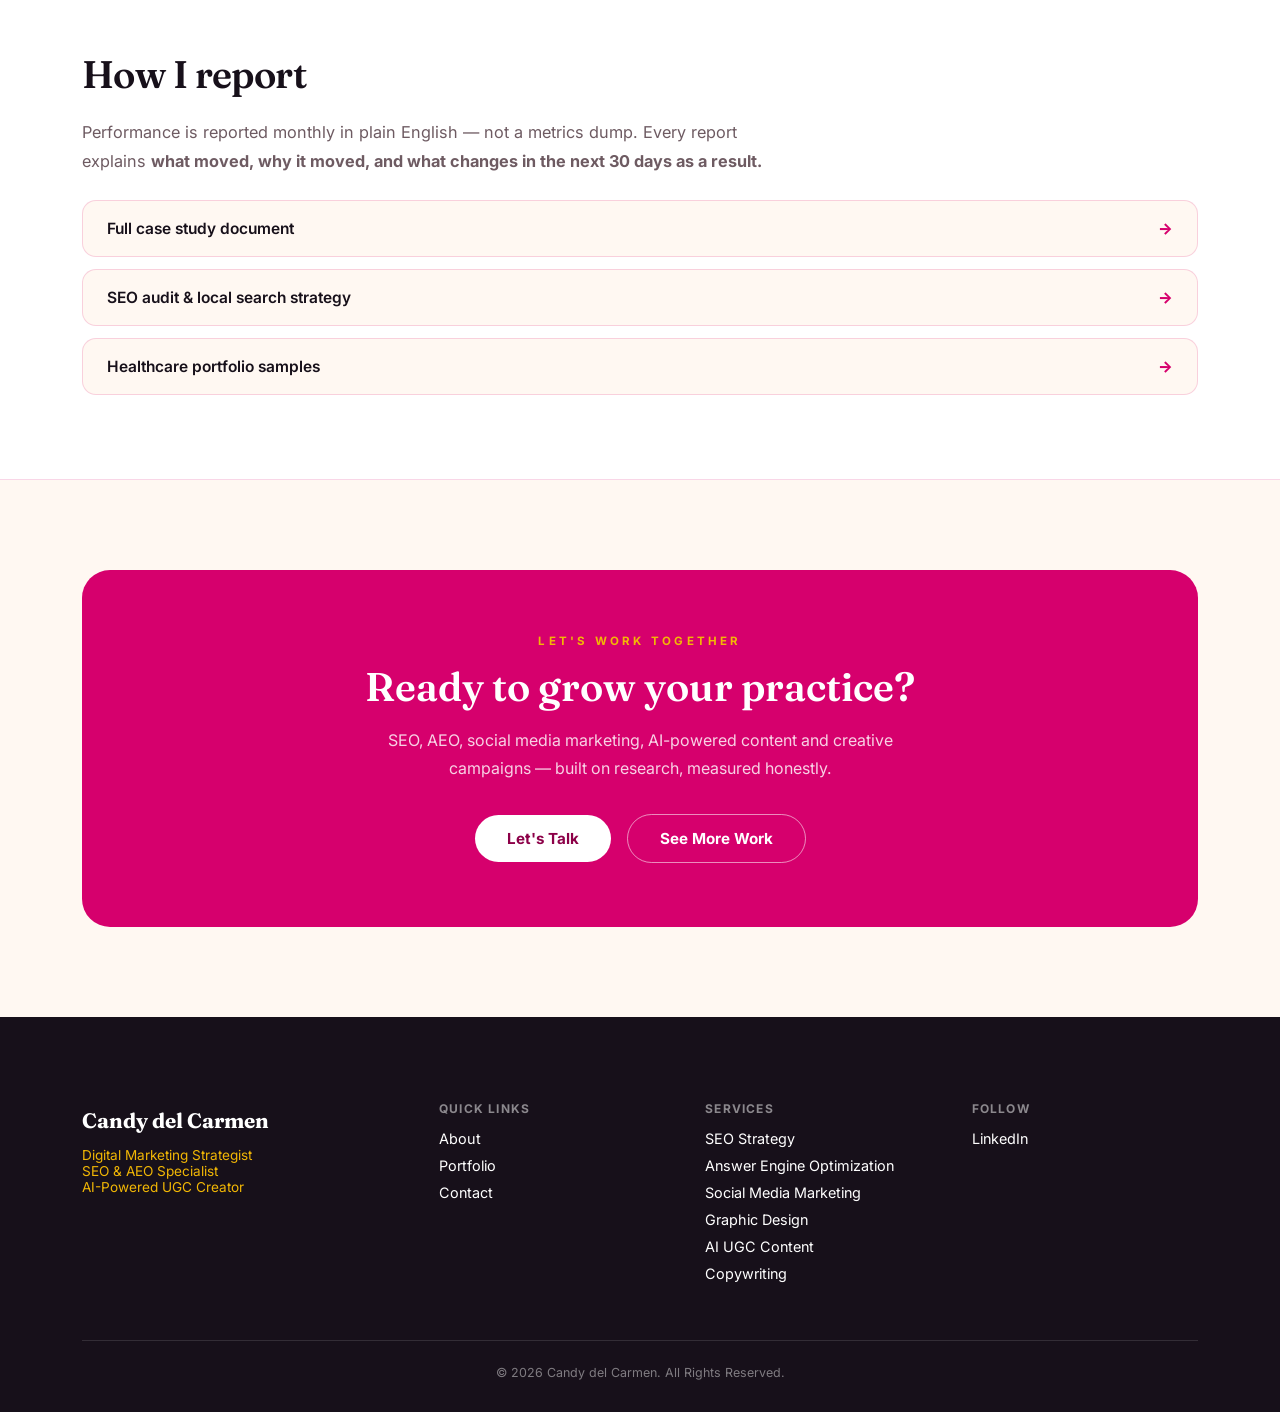
==== commit d3f11f51: "Rebuild case study in site brand palette (magenta/gold)" ====
--- a/young-orthodontics.html
+++ b/young-orthodontics.html
@@ -1,174 +1,167 @@
 <!DOCTYPE html>
 <html lang="en">
 <head>
-<meta charset="UTF-8">
-<meta name="viewport" content="width=device-width, initial-scale=1.0">
+<meta charset="utf-8"/>
+<meta content="width=device-width, initial-scale=1.0" name="viewport"/>
 <title>Young Orthodontics Case Study | Candy del Carmen</title>
-<meta name="description" content="How Young Orthodontics tripled social reach in 30 days with zero ad spend — a case study in community-led organic content strategy by Candy del Carmen.">
-<link rel="preconnect" href="https://fonts.googleapis.com">
-<link rel="preconnect" href="https://fonts.gstatic.com" crossorigin>
-<link href="https://fonts.googleapis.com/css2?family=Montserrat:wght@400;500;600;700;800&display=swap" rel="stylesheet">
-<link rel="stylesheet" href="assets/css/style.css">
+<meta content="How Young Orthodontics tripled social reach in 30 days with zero ad spend — a case study in community-led organic content strategy by Candy del Carmen." name="description"/>
+<link href="https://fonts.googleapis.com" rel="preconnect"/>
+<link href="https://fonts.gstatic.com" rel="preconnect" crossorigin/>
+<link href="https://fonts.googleapis.com/css2?family=Fraunces:ital,opsz,wght@0,9..144,500;0,9..144,600;0,9..144,700;1,9..144,500;1,9..144,600&family=Inter:wght@400;500;600;700;800&display=swap" rel="stylesheet"/>
 <style>
-/* ===================================
-   CASE STUDY PAGE — brand tokens
-   pulled from assets/css/style.css
-=================================== */
-:root{
-  --clay:#C96A5A;      /* primary brand */
-  --peach:#F4B6A8;     /* peach accent */
-  --peach-bg:#FFF7F4;  /* soft section background */
-  --ink:#2D2A32;
-  --muted:#666;
-  --line:#edf1f7;
-}
-
-.cs-main{padding-top:96px}
-
-/* HERO */
-.cs-hero{
-  background:var(--peach-bg);
-  padding:70px 0 0;
-}
-.cs-eyebrow{
-  display:inline-block;padding:8px 18px;background:#fff;
-  color:var(--clay);border-radius:40px;font-weight:600;
-  font-size:14px;margin-bottom:22px;border:1px solid var(--peach);
-}
-.cs-hero h1{
-  font-size:56px;font-weight:800;line-height:1.1;
-  color:var(--ink);max-width:16ch;
-}
-.cs-hero h1 em{font-style:normal;color:var(--clay)}
-.cs-hero .lead{font-size:20px;color:var(--muted);max-width:58ch;margin-top:22px}
-.cs-tags{display:flex;flex-wrap:wrap;gap:10px;margin-top:28px}
-.cs-tags span{
-  background:#fff;border:1px solid var(--line);color:var(--muted);
-  font-size:14px;font-weight:600;padding:7px 16px;border-radius:40px;
-}
-
-/* STAT CARDS */
-.cs-stats{
-  display:grid;grid-template-columns:repeat(3,1fr);gap:25px;
-  margin-top:55px;transform:translateY(45px);
-}
-.cs-stat{
-  background:#fff;border-radius:18px;padding:32px 30px;
-  box-shadow:0 10px 25px rgba(201,106,90,.13);
-  border:1px solid var(--line);
-}
-.cs-stat .n{font-size:46px;font-weight:800;color:var(--clay);line-height:1}
-.cs-stat .l{font-size:17px;font-weight:700;color:var(--ink);margin-top:12px}
-.cs-stat .s{font-size:14px;color:var(--muted);margin:4px 0 0}
-
-/* SECTIONS */
-.cs-sec{padding:90px 0}
-.cs-sec.tint{background:var(--peach-bg)}
-.cs-sec h2{color:var(--ink)}
-.cs-sec p{max-width:70ch}
-.cs-sec .q{color:var(--clay);font-style:italic;font-weight:600}
-
-/* CARD GRID */
-.cs-grid{display:grid;grid-template-columns:repeat(2,1fr);gap:30px;margin-top:40px}
-.cs-card{
-  background:#fff;border:1px solid var(--line);border-radius:16px;
-  padding:35px;transition:.3s;
-}
-.cs-card:hover{transform:translateY(-8px);box-shadow:0 15px 30px rgba(0,0,0,.08)}
-.cs-card h3{color:var(--clay);margin-bottom:15px}
-.cs-card p{margin:0;font-size:16px}
-
-/* TABLES */
-.cs-tablewrap{
-  overflow-x:auto;margin-top:22px;border:1px solid var(--line);
-  border-radius:16px;background:#fff;
-}
-.cs-tablewrap table{width:100%;border-collapse:collapse;min-width:480px}
-.cs-tablewrap th{
-  background:var(--peach-bg);color:var(--ink);text-align:left;
-  padding:16px 24px;font-size:13px;font-weight:700;
-  letter-spacing:.08em;text-transform:uppercase;
-}
-.cs-tablewrap td{padding:16px 24px;border-top:1px solid var(--line);font-size:16px;color:var(--muted)}
-.cs-tablewrap td.v{font-weight:700;color:var(--ink)}
-.cs-tablewrap td .up{color:var(--clay);font-weight:700;white-space:nowrap}
-.cs-plat{
-  display:flex;align-items:center;gap:11px;font-size:24px;
-  font-weight:700;color:var(--ink);margin:40px 0 0;
-}
-.cs-plat .dot{width:10px;height:10px;border-radius:50%;background:var(--peach)}
-
-/* CALLOUT */
-.cs-note{
-  background:#fff;border:1px solid var(--line);border-left:5px solid var(--peach);
-  border-radius:14px;padding:26px 30px;margin:26px 0;
-}
-.cs-note p{margin:0;font-size:17px}
-.cs-note strong{color:var(--ink)}
-
-/* INSIGHT PANEL */
-.cs-insight{
-  background:var(--clay);color:#fff;border-radius:24px;padding:55px;
-}
-.cs-insight .big{font-size:32px;font-weight:700;line-height:1.3;max-width:24ch}
-.cs-insight .big b{color:var(--peach)}
-.cs-insight p{color:rgba(255,255,255,.88);margin:22px 0 0;max-width:62ch;font-size:17px}
-
-/* AUDIENCE */
-.cs-aud{display:grid;grid-template-columns:repeat(2,1fr);gap:30px;margin-top:36px}
-.cs-aud .cs-card .big{font-size:42px;font-weight:800;color:var(--peach);line-height:1;margin-bottom:12px}
-.cs-aud .cs-card h3{margin-bottom:10px}
-
-/* LINK LIST */
-.cs-links{display:flex;flex-direction:column;gap:12px;margin-top:26px}
-.cs-links a{
-  display:flex;align-items:center;justify-content:space-between;gap:18px;
-  padding:20px 26px;background:#fff;border:1px solid var(--line);
-  border-radius:14px;color:var(--ink);text-decoration:none;font-weight:600;
-}
-.cs-links a:hover{border-color:var(--clay);transform:translateX(4px)}
-.cs-links a::after{content:"→";color:var(--clay);font-weight:800}
-
-@media(max-width:992px){
-  .cs-hero h1{font-size:42px}
-  .cs-stats{grid-template-columns:1fr;transform:translateY(35px)}
-  .cs-grid,.cs-aud{grid-template-columns:1fr}
-  .cs-insight{padding:38px 28px}
-  .cs-insight .big{font-size:26px}
-}
-@media(max-width:768px){
-  .cs-main{padding-top:150px}
-  .cs-sec{padding:65px 0}
-  .cs-hero h1{font-size:34px}
-  .cs-hero .lead{font-size:17px}
-}
+  :root{
+    --ink:#17101A; --ink-soft:#2B1A22;
+    --magenta:#D6006D; --magenta-deep:#8C0048; --magenta-bright:#FF2E86;
+    --gold:#F2B705; --gold-deep:#C9950A;
+    --cream:#FFF8F2; --surface:#FFFFFF;
+    --slate:#6E5B62; --line:rgba(214,0,109,0.16);
+    --shadow:0 22px 48px rgba(23,16,26,0.14);
+  }
+  *{box-sizing:border-box;}
+  html{scroll-behavior:smooth;}
+  body{margin:0;background:var(--cream);color:var(--ink);font-family:'Inter',sans-serif;-webkit-font-smoothing:antialiased;}
+  h1,h2,h3,.serif{font-family:'Fraunces',serif;font-weight:600;margin:0;}
+  a{color:inherit;text-decoration:none;}
+  img{max-width:100%;display:block;}
+  ul{margin:0;padding:0;list-style:none;}
+  .wrap{max-width:1180px;margin:0 auto;padding:0 32px;}
+  .eyebrow{font-size:0.72rem;letter-spacing:0.28em;text-transform:uppercase;color:var(--magenta);font-weight:700;}
+
+  /* NAV */
+  nav.site-nav{position:sticky;top:0;z-index:50;background:rgba(255,248,242,0.92);backdrop-filter:blur(8px);border-bottom:1px solid var(--line);}
+  .nav-inner{max-width:1180px;margin:0 auto;padding:18px 32px;display:flex;align-items:center;justify-content:space-between;}
+  .logo{font-family:'Fraunces',serif;font-weight:700;font-size:1.4rem;color:var(--ink);}
+  .logo span{color:var(--magenta);}
+  .nav-links{display:flex;gap:32px;font-size:0.92rem;font-weight:500;}
+  .nav-links a:hover{color:var(--magenta);}
+  .nav-cta{background:var(--ink);color:#fff;padding:10px 22px;border-radius:999px;font-size:0.85rem;font-weight:600;}
+  .nav-cta:hover{background:var(--magenta);}
+  @media(max-width:800px){.nav-links{display:none;}}
+
+  /* CASE STUDY HERO */
+  .cs-hero{padding:70px 0 0;}
+  .cs-back{display:inline-block;font-size:0.86rem;font-weight:600;color:var(--slate);margin-bottom:26px;}
+  .cs-back:hover{color:var(--magenta);}
+  .cs-hero h1{font-size:clamp(2.2rem,5.2vw,3.7rem);line-height:1.08;font-weight:700;letter-spacing:-0.02em;max-width:17ch;margin-top:14px;}
+  .cs-hero h1 em{font-style:italic;color:var(--magenta);}
+  .cs-lead{font-size:1.14rem;color:var(--slate);max-width:58ch;margin:22px 0 0;line-height:1.7;}
+  .cs-tags{display:flex;flex-wrap:wrap;gap:10px;margin-top:30px;}
+  .cs-tags span{background:var(--surface);border:1px solid var(--line);color:var(--slate);font-size:0.82rem;font-weight:600;padding:7px 16px;border-radius:999px;}
+
+  /* STATS */
+  .cs-stats{display:grid;grid-template-columns:repeat(3,1fr);gap:22px;margin-top:54px;transform:translateY(42px);}
+  .cs-stat{background:var(--surface);border:1px solid var(--line);border-radius:20px;padding:30px 28px;box-shadow:var(--shadow);}
+  .cs-stat .n{font-family:'Fraunces',serif;font-weight:700;font-size:2.7rem;line-height:1;color:var(--magenta);letter-spacing:-0.02em;}
+  .cs-stat .l{font-weight:700;font-size:1rem;margin-top:12px;}
+  .cs-stat .s{font-size:0.85rem;color:var(--slate);margin:4px 0 0;}
+
+  /* SECTIONS */
+  .cs-sec{padding:84px 0;}
+  .cs-sec.surface{background:var(--surface);border-block:1px solid var(--line);}
+  .cs-sec h2{font-size:clamp(1.7rem,3.2vw,2.4rem);letter-spacing:-0.015em;margin-bottom:20px;}
+  .cs-sec p{color:var(--slate);font-size:1.02rem;line-height:1.78;max-width:70ch;margin:0 0 18px;}
+  .cs-sec p:last-child{margin-bottom:0;}
+  .q{color:var(--magenta);font-style:italic;font-weight:600;}
+
+  /* APPROACH CARDS */
+  .cs-grid{display:grid;grid-template-columns:repeat(2,1fr);gap:24px;margin-top:38px;}
+  .cs-card{background:var(--cream);border:1px solid var(--line);border-radius:18px;padding:30px;transition:transform .28s ease, box-shadow .28s ease;}
+  .cs-sec.surface .cs-card{background:var(--cream);}
+  .cs-card:hover{transform:translateY(-6px);box-shadow:var(--shadow);}
+  .cs-card h3{font-size:1.18rem;color:var(--magenta-deep);margin-bottom:10px;}
+  .cs-card p{font-size:0.96rem;margin:0;}
+
+  /* TABLES */
+  .cs-tw{overflow-x:auto;margin-top:20px;border:1px solid var(--line);border-radius:18px;background:var(--surface);}
+  .cs-tw table{width:100%;border-collapse:collapse;min-width:470px;}
+  .cs-tw th{background:rgba(214,0,109,0.06);color:var(--ink);text-align:left;padding:15px 24px;font-size:0.72rem;font-weight:700;letter-spacing:0.14em;text-transform:uppercase;}
+  .cs-tw td{padding:15px 24px;border-top:1px solid var(--line);font-size:0.97rem;color:var(--slate);}
+  .cs-tw td.v{font-weight:700;color:var(--ink);font-variant-numeric:tabular-nums;}
+  .cs-tw .up{color:var(--magenta);font-weight:700;font-variant-numeric:tabular-nums;white-space:nowrap;}
+  .cs-plat{display:flex;align-items:center;gap:11px;font-family:'Fraunces',serif;font-size:1.35rem;font-weight:600;margin:38px 0 0;}
+  .cs-plat .dot{width:9px;height:9px;border-radius:50%;background:var(--gold);}
+
+  /* NOTE */
+  .cs-note{background:var(--surface);border:1px solid var(--line);border-left:4px solid var(--gold);border-radius:14px;padding:22px 26px;margin:24px 0;}
+  .cs-note p{margin:0;font-size:1rem;}
+  .cs-note strong{color:var(--ink);}
+
+  /* INSIGHT */
+  .cs-insight{background:var(--ink);border-radius:26px;padding:52px;color:#fff;}
+  .cs-insight .big{font-family:'Fraunces',serif;font-size:clamp(1.5rem,3vw,2.1rem);font-weight:600;line-height:1.32;max-width:24ch;}
+  .cs-insight .big b{color:var(--gold);font-weight:600;}
+  .cs-insight p{color:rgba(255,255,255,0.72);margin:20px 0 0;max-width:62ch;font-size:1rem;line-height:1.75;}
+
+  /* AUDIENCE */
+  .cs-aud{display:grid;grid-template-columns:repeat(2,1fr);gap:24px;margin-top:34px;}
+  .cs-aud .big{font-family:'Fraunces',serif;font-size:2.6rem;font-weight:700;color:var(--gold-deep);line-height:1;margin-bottom:10px;}
+
+  /* LINKS */
+  .cs-links{display:flex;flex-direction:column;gap:12px;margin-top:24px;}
+  .cs-links a{display:flex;align-items:center;justify-content:space-between;gap:18px;padding:18px 24px;background:var(--cream);border:1px solid var(--line);border-radius:14px;font-weight:600;font-size:0.97rem;transition:.25s;}
+  .cs-links a:hover{border-color:var(--magenta);transform:translateX(4px);}
+  .cs-links a::after{content:"→";color:var(--magenta);font-weight:800;}
+
+  /* CTA */
+  .cs-cta{padding:90px 0;}
+  .cs-cta-box{background:var(--magenta);border-radius:28px;padding:64px 48px;text-align:center;color:#fff;}
+  .cs-cta-box .eyebrow{color:var(--gold);}
+  .cs-cta-box h2{font-size:clamp(1.8rem,3.4vw,2.5rem);margin:14px 0 16px;}
+  .cs-cta-box p{color:rgba(255,255,255,0.82);max-width:52ch;margin:0 auto 32px;line-height:1.7;}
+  .cs-btn{display:inline-block;background:#fff;color:var(--magenta-deep);padding:14px 32px;border-radius:999px;font-weight:700;font-size:0.95rem;transition:.25s;}
+  .cs-btn:hover{background:var(--gold);color:var(--ink);}
+  .cs-btn.line{background:transparent;border:1.5px solid rgba(255,255,255,0.55);color:#fff;margin-left:12px;}
+  .cs-btn.line:hover{background:#fff;color:var(--magenta-deep);border-color:#fff;}
+
+  /* FOOTER */
+  footer{background:var(--ink);color:#fff;padding:64px 0 32px;}
+  .footer-grid{display:grid;grid-template-columns:1.4fr 1fr 1fr 1fr;gap:40px;}
+  .footer-grid h4{font-family:'Fraunces',serif;font-size:1.3rem;margin-bottom:6px;}
+  .footer-grid .role{color:var(--gold);font-size:0.85rem;}
+  .footer-col h5{font-size:0.75rem;text-transform:uppercase;letter-spacing:0.1em;color:rgba(255,255,255,0.5);margin-bottom:14px;}
+  .footer-col li{margin-bottom:10px;font-size:0.9rem;}
+  .footer-col a:hover{color:var(--gold);}
+  .footer-bottom{margin-top:48px;padding-top:24px;border-top:1px solid rgba(255,255,255,0.12);font-size:0.78rem;color:rgba(255,255,255,0.45);text-align:center;}
+
+  @media(max-width:900px){
+    .cs-stats{grid-template-columns:1fr;transform:translateY(32px);}
+    .cs-grid,.cs-aud{grid-template-columns:1fr;}
+    .cs-insight{padding:36px 28px;}
+    .cs-cta-box{padding:44px 26px;}
+    .cs-btn.line{margin-left:0;margin-top:12px;}
+    .footer-grid{grid-template-columns:1fr 1fr;}
+  }
+  @media(max-width:640px){
+    .wrap{padding:0 20px;}
+    .nav-inner{padding:16px 20px;}
+    .footer-grid{grid-template-columns:1fr;}
+    .cs-sec{padding:60px 0;}
+  }
 </style>
 </head>
 <body>
 
-<header>
-  <div class="container">
-    <div class="logo"><h2>Candy.</h2></div>
-    <nav>
-      <ul>
-        <li><a href="index.html#home">Home</a></li>
-        <li><a href="index.html#about">About</a></li>
-        <li><a href="index.html#portfolio">Portfolio</a></li>
-        <li><a href="index.html#services">Services</a></li>
-        <li><a href="index.html#industries">Industries</a></li>
-        <li><a href="index.html#contact">Contact</a></li>
-      </ul>
-    </nav>
-  </div>
-</header>
-
-<main class="cs-main">
+<nav class="site-nav">
+  <div class="nav-inner">
+    <a class="logo" href="index.html#home">Candy<span>.</span></a>
+    <div class="nav-links">
+      <a href="index.html#home">Home</a>
+      <a href="index.html#about">About</a>
+      <a href="index.html#portfolio">Portfolio</a>
+      <a href="index.html#services">Services</a>
+      <a href="index.html#industries">Industries</a>
+      <a href="index.html#contact">Contact</a>
+    </div>
+    <a class="nav-cta" href="mailto:gandy327@gmail.com">Let's Talk</a>
+  </div>
+</nav>
 
 <section class="cs-hero">
-  <div class="container">
-    <div class="cs-eyebrow">Case Study · Healthcare</div>
+  <div class="wrap">
+    <a class="cs-back" href="index.html#portfolio">← Back to portfolio</a>
+    <div class="eyebrow">Case Study · Healthcare</div>
     <h1>3x reach in 30 days — with <em>zero ad spend</em></h1>
-    <p class="lead">How community-led content turned a Wellington orthodontic practice into its neighbourhood's most-shared local business page.</p>
+    <p class="cs-lead">How community-led content turned a Wellington orthodontic practice into its neighbourhood's most-shared local business page.</p>
     <div class="cs-tags">
       <span>Young Orthodontics</span>
       <span>Wellington, FL</span>
@@ -198,15 +191,15 @@
 </section>
 
 <section class="cs-sec">
-  <div class="container">
+  <div class="wrap">
     <h2>The challenge</h2>
     <p>Orthodontic practices compete in one of the most crowded local search markets there is. When a parent searches <span class="q">"braces near me"</span> or <span class="q">"Invisalign for teens,"</span> the practices that appear first capture the consultation — and every practice on the block is fighting for those same few spots.</p>
     <p>Young Orthodontics needed more than scattered posting. They needed a connected system: search visibility that brought the right local patients in, content that answered the questions parents actually ask before booking, and a consistent brand across every touchpoint.</p>
   </div>
 </section>
 
-<section class="cs-sec tint">
-  <div class="container">
+<section class="cs-sec surface">
+  <div class="wrap">
     <h2>My approach</h2>
     <p>I started with research, not production. Before creating a single asset, I mapped the local competitive landscape, audited the practice's search presence, and analysed what prospective patients were actually searching for at each stage — from <span class="q">"how much do braces cost"</span> through to <span class="q">"best orthodontist near me."</span> That research shaped everything that followed.</p>
     <div class="cs-grid">
@@ -231,15 +224,15 @@
 </section>
 
 <section class="cs-sec">
-  <div class="container">
+  <div class="wrap">
     <h2>Results</h2>
     <p>June 2026, compared against May 2026.</p>
     <div class="cs-note">
-      <p>🌱 &nbsp;<strong>Every figure below is organic.</strong> No paid promotion was used during this period.</p>
+      <p><strong>Every figure below is organic.</strong> No paid promotion was used during this period.</p>
     </div>
 
     <div class="cs-plat"><span class="dot"></span>Facebook</div>
-    <div class="cs-tablewrap">
+    <div class="cs-tw">
       <table>
         <thead><tr><th>Metric</th><th>June 2026</th><th>Change</th></tr></thead>
         <tbody>
@@ -253,7 +246,7 @@
     </div>
 
     <div class="cs-plat"><span class="dot"></span>Instagram</div>
-    <div class="cs-tablewrap">
+    <div class="cs-tw">
       <table>
         <thead><tr><th>Metric</th><th>June 2026</th><th>Change</th></tr></thead>
         <tbody>
@@ -268,14 +261,14 @@
   </div>
 </section>
 
-<section class="cs-sec tint">
-  <div class="container">
+<section class="cs-sec surface">
+  <div class="wrap">
     <h2>The insight that drove it</h2>
     <div class="cs-insight">
       <div class="big">One community post earned <b>1,100+ views and 35 shares</b> — outperforming every promotional post combined.</div>
       <p>A Women's Only Self-Defense Seminar sponsorship announcement was the month's runaway performer. That finding reshaped the strategy: people share content that supports their community, not content that advertises a discount. Community-partnership posting was doubled going into the following month.</p>
     </div>
-    <div class="cs-tablewrap">
+    <div class="cs-tw">
       <table>
         <thead><tr><th>Post</th><th>Views</th><th>Shares</th><th>Type</th></tr></thead>
         <tbody>
@@ -290,7 +283,7 @@
 </section>
 
 <section class="cs-sec">
-  <div class="container">
+  <div class="wrap">
     <h2>Reaching the right people</h2>
     <p>Reach without relevance is vanity. Audience analysis confirmed the growth was worth something.</p>
     <div class="cs-aud">
@@ -311,8 +304,8 @@
   </div>
 </section>
 
-<section class="cs-sec tint">
-  <div class="container">
+<section class="cs-sec surface">
+  <div class="wrap">
     <h2>How I report</h2>
     <p>Performance is reported monthly in plain English — not a metrics dump. Every report explains <strong>what moved, why it moved, and what changes in the next 30 days as a result.</strong></p>
     <div class="cs-links">
@@ -323,39 +316,35 @@
   </div>
 </section>
 
-<section class="cta">
-  <div class="container">
-    <div class="cta-box">
-      <span>Let's Work Together</span>
+<section class="cs-cta">
+  <div class="wrap">
+    <div class="cs-cta-box">
+      <div class="eyebrow">Let's Work Together</div>
       <h2>Ready to grow your practice?</h2>
       <p>SEO, AEO, social media marketing, AI-powered content and creative campaigns — built on research, measured honestly.</p>
-      <div class="cta-buttons">
-        <a href="mailto:gandy327@gmail.com" class="btn-primary">Let's Talk</a>
-        <a href="index.html#portfolio" class="btn-secondary">See More Work</a>
-      </div>
-    </div>
-  </div>
-</section>
-
-</main>
+      <a class="cs-btn" href="mailto:gandy327@gmail.com">Let's Talk</a>
+      <a class="cs-btn line" href="index.html#portfolio">See More Work</a>
+    </div>
+  </div>
+</section>
 
 <footer>
-  <div class="container">
+  <div class="wrap">
     <div class="footer-grid">
       <div>
-        <h3>Candy del Carmen</h3>
-        <p>Digital Marketing Strategist<br>SEO &amp; AEO Specialist<br>AI-Powered UGC Creator</p>
-      </div>
-      <div>
-        <h4>Quick Links</h4>
+        <h4>Candy del Carmen</h4>
+        <p class="role">Digital Marketing Strategist<br/>SEO &amp; AEO Specialist<br/>AI-Powered UGC Creator</p>
+      </div>
+      <div class="footer-col">
+        <h5>Quick Links</h5>
         <ul>
           <li><a href="index.html#about">About</a></li>
           <li><a href="index.html#portfolio">Portfolio</a></li>
           <li><a href="mailto:gandy327@gmail.com">Contact</a></li>
         </ul>
       </div>
-      <div>
-        <h4>Services</h4>
+      <div class="footer-col">
+        <h5>Services</h5>
         <ul>
           <li>SEO Strategy</li>
           <li>Answer Engine Optimization</li>
@@ -365,16 +354,14 @@
           <li>Copywriting</li>
         </ul>
       </div>
-      <div>
-        <h4>Follow</h4>
+      <div class="footer-col">
+        <h5>Follow</h5>
         <ul>
           <li><a href="https://www.linkedin.com/in/candy-roxas-a995b6185/" target="_blank" rel="noopener">LinkedIn</a></li>
         </ul>
       </div>
     </div>
-    <div class="copyright">
-      <p>© 2026 Candy del Carmen. All Rights Reserved.</p>
-    </div>
+    <div class="footer-bottom">© 2026 Candy del Carmen. All Rights Reserved.</div>
   </div>
 </footer>
 
